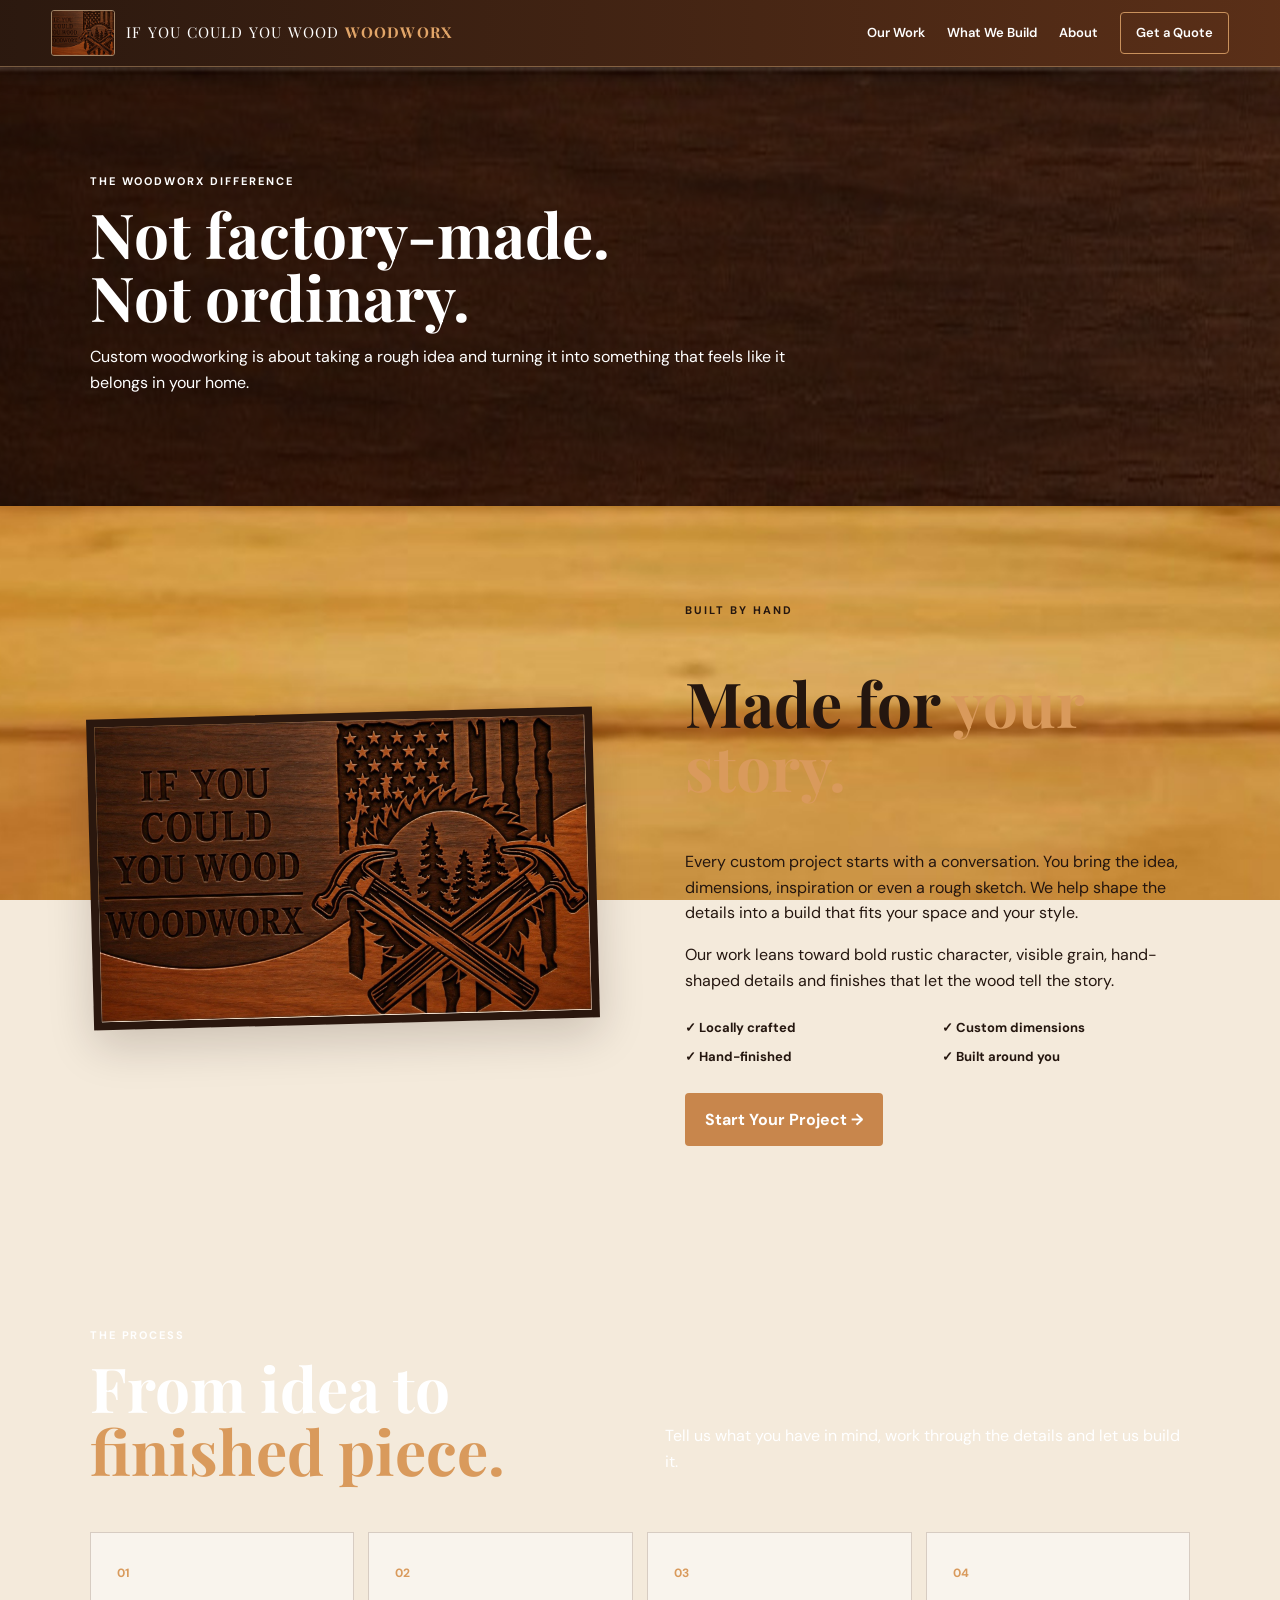
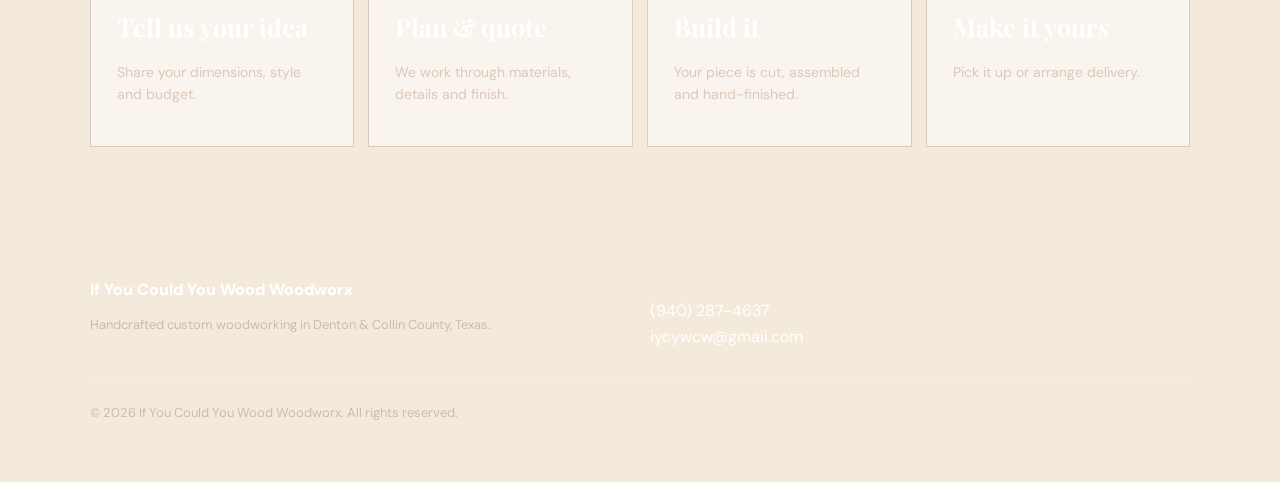
==== about.html @ dcad78be "Update Woodworx website design" ====
<!doctype html><html lang="en"><head><meta charset="utf-8"><meta name="viewport" content="width=device-width,initial-scale=1"><title>About | If You Could You Wood Woodworx</title><link rel="stylesheet" href="style.css"></head><body><header class="site-header"><a class="brand" href="index.html"><img src="images/photo-27.jpg" class="brand-logo" alt="Woodworx logo"><span class="brand-name">IF YOU COULD YOU WOOD <b>WOODWORX</b></span></a><button class="menu">☰</button><nav><a href="work.html">Our Work</a><a href="services.html">What We Build</a><a href="about.html">About</a><a class="nav-cta" href="quote.html">Get a Quote</a></nav></header><section class="page-hero"><p class="eyebrow">THE WOODWORX DIFFERENCE</p><h1>Not factory-made.<br><span>Not ordinary.</span></h1><p>Custom woodworking is about taking a rough idea and turning it into something that feels like it belongs in your home.</p></section><main class="split section wood-light"><div class="about-photo"><img src="images/photo-27.jpg" alt="If You Could You Wood Woodworx handcrafted sign"></div><div class="about-copy"><p class="eyebrow">BUILT BY HAND</p><h2>Made for <span>your story.</span></h2><p>Every custom project starts with a conversation. You bring the idea, dimensions, inspiration or even a rough sketch. We help shape the details into a build that fits your space and your style.</p><p>Our work leans toward bold rustic character, visible grain, hand-shaped details and finishes that let the wood tell the story.</p><div class="about-points"><span>✓ Locally crafted</span><span>✓ Custom dimensions</span><span>✓ Hand-finished</span><span>✓ Built around you</span></div><a class="button primary" href="quote.html">Start Your Project →</a></div></main><section class="section wood-dark"><div class="section-head light"><div><p class="eyebrow">THE PROCESS</p><h2>From idea to<br><span>finished piece.</span></h2></div><p>Tell us what you have in mind, work through the details and let us build it.</p></div><div class="steps"><div><strong>01</strong><h3>Tell us your idea</h3><p>Share your dimensions, style and budget.</p></div><div><strong>02</strong><h3>Plan &amp; quote</h3><p>We work through materials, details and finish.</p></div><div><strong>03</strong><h3>Build it</h3><p>Your piece is cut, assembled and hand-finished.</p></div><div><strong>04</strong><h3>Make it yours</h3><p>Pick it up or arrange delivery.</p></div></div></section><footer class="footer wood-dark"><div><strong>If You Could You Wood <b>Woodworx</b></strong><p>Handcrafted custom woodworking in Denton &amp; Collin County, Texas.</p></div><div><a href="tel:+19402874637">(940) 287-4637</a><br><a href="mailto:iycywcw@gmail.com">iycywcw@gmail.com</a></div><p class="copyright">© <span id="year"></span> If You Could You Wood Woodworx. All rights reserved.</p></footer><script src="script.js"></script></body></html>
---- style.css ----
@import url('https://fonts.googleapis.com/css2?family=DM+Sans:wght@400;500;600;700&family=Playfair+Display:wght@500;600;700;800&display=swap');
:root{--ink:#24160f;--cream:#f4eadb;--tan:#d7b58e;--gold:#c88749;--dark:#1b100b;--line:rgba(255,255,255,.16);--shadow:0 16px 45px rgba(25,12,5,.18)}
*{box-sizing:border-box}html{scroll-behavior:smooth}body{margin:0;color:var(--ink);background:var(--cream);font-family:'DM Sans',sans-serif;line-height:1.6}a{color:inherit;text-decoration:none}img{max-width:100%;display:block}button,input,textarea{font:inherit}.site-header{position:sticky;top:0;z-index:50;display:flex;align-items:center;justify-content:space-between;gap:24px;padding:10px 4vw;background:linear-gradient(90deg,rgba(39,20,10,.98),rgba(87,43,19,.98));border-bottom:1px solid rgba(216,173,124,.45);box-shadow:0 6px 22px rgba(0,0,0,.2)}.brand{display:flex;align-items:center;gap:11px;color:#fff;min-width:0}.brand-logo{width:64px;height:46px;object-fit:cover;border:1px solid rgba(255,220,175,.55);border-radius:3px}.brand-name{font-family:'Playfair Display',serif;font-size:15px;line-height:1.05;letter-spacing:.08em;white-space:nowrap}.brand-name b{color:#e2a568}nav{display:flex;align-items:center;gap:22px;color:#fff;font-weight:600;font-size:13px}nav a:hover{color:#e4ad76}.nav-cta{border:1px solid #c9915c;border-radius:4px;padding:10px 15px}.menu{display:none;background:none;border:0;color:#fff;font-size:26px}.hero{min-height:650px;position:relative;display:grid;grid-template-columns:1.1fr .9fr;align-items:center;gap:5vw;padding:80px 7vw;background:url('images/logo-wood-texture.jpg') center/cover}.hero:after{content:'';position:absolute;inset:0;background:linear-gradient(90deg,rgba(27,13,7,.8),rgba(27,13,7,.42));pointer-events:none}.hero>*{position:relative;z-index:1}.hero-copy{color:#fff;max-width:680px}.eyebrow,.hero-kicker{font-size:11px;letter-spacing:.18em;font-weight:700;text-transform:uppercase}.hero-kicker{color:#e1a66e;margin-bottom:18px}.hero h1{font-family:'Playfair Display',serif;font-size:clamp(48px,7vw,86px);line-height:.98;margin:0 0 24px}.hero h1 span,h2 span{color:#d99a5c}.lead{font-size:18px;max-width:640px;color:#f6e9da}.hero-buttons{display:flex;gap:12px;flex-wrap:wrap;margin:30px 0}.button{display:inline-block;padding:13px 19px;border-radius:4px;font-weight:700;border:1px solid transparent;cursor:pointer}.button.primary{background:#c8864c;color:#fff}.button.primary:hover{background:#db9c60}.button.glass{border-color:rgba(255,255,255,.45);color:#fff;background:rgba(255,255,255,.07)}.button.secondary{background:var(--ink);color:#fff}.hero-stamp{display:flex;align-items:center;gap:10px}.hero-stamp strong{font-family:'Playfair Display';font-size:28px;color:#e1a66e}.hero-stamp span{font-size:12px;color:#f0dfcf}.hero-brand-board{justify-self:end;width:min(100%,520px);transform:rotate(2deg);box-shadow:var(--shadow)}.hero-brand-board img{border:8px solid #2a170e}.wood-strip{display:grid;grid-template-columns:repeat(4,1fr);background:#26140c;color:#fff;border-top:1px solid #9b663e;border-bottom:1px solid #9b663e}.wood-strip div{padding:22px 25px;border-right:1px solid var(--line)}.wood-strip strong{display:block;color:#d7985b;font-size:12px}.wood-strip span{font-weight:600;font-size:13px}.section{padding:85px 7vw}.section-head{display:grid;grid-template-columns:1fr 1fr;gap:50px;align-items:end;margin-bottom:42px}.section-head h2,.page-hero h1{font-family:'Playfair Display',serif;font-size:clamp(38px,5vw,62px);line-height:1.02;margin:8px 0}.section-head>p{max-width:540px}.light{color:#fff}.wood-light{background:url('images/light-pine-texture.jpg') center/cover fixed}.wood-dark{color:#fff;background:url('images/charred-wood-texture.jpg') center/cover fixed}.wood-reclaimed{background:url('images/reclaimed-wood-texture.jpg') center/cover fixed}.gallery{display:grid;grid-template-columns:repeat(4,1fr);gap:14px}.gallery figure{margin:0;position:relative;overflow:hidden;min-height:260px;background:#2a190f;box-shadow:0 8px 20px rgba(31,15,6,.14);cursor:pointer}.gallery figure.feature{grid-column:span 2;grid-row:span 2}.gallery img{width:100%;height:100%;object-fit:cover;transition:transform .4s}.gallery figure:hover img{transform:scale(1.04)}.gallery figcaption{position:absolute;left:0;right:0;bottom:0;padding:34px 15px 14px;color:#fff;background:linear-gradient(transparent,rgba(0,0,0,.78))}.gallery figcaption b,.gallery figcaption small{display:block}.gallery figcaption b{font-family:'Playfair Display';font-size:18px}.gallery figcaption small{font-size:11px}.portfolio-more{text-align:center;margin-top:32px}.cards{display:grid;grid-template-columns:repeat(4,1fr);gap:1px;background:rgba(255,255,255,.16)}.cards article{padding:30px 24px;min-height:260px;background:rgba(25,13,8,.78);border:1px solid rgba(255,255,255,.05)}.cards article>span,.steps strong{color:#d99a5c;font-size:12px;font-weight:700}.cards h3,.steps h3{font-family:'Playfair Display';font-size:25px;margin:22px 0 10px}.cards p,.steps p{color:#dbc9b9;font-size:14px}.cards a{color:#e1a66e;font-weight:700;font-size:13px}.steps{display:grid;grid-template-columns:repeat(4,1fr);gap:14px}.steps>div{padding:26px;background:rgba(255,255,255,.5);border:1px solid rgba(80,45,24,.2)}.split{display:grid;grid-template-columns:1fr 1fr;gap:7vw;align-items:center}.about-photo{box-shadow:var(--shadow);transform:rotate(-1.5deg)}.about-photo img{border:8px solid #2a170e}.about-copy h2{font-family:'Playfair Display';font-size:clamp(38px,5vw,62px);line-height:1.02}.about-points{display:grid;grid-template-columns:1fr 1fr;gap:8px;margin:25px 0;font-weight:700;font-size:13px}.text-link{font-weight:800;color:#9b5d2b}.quote{display:grid;grid-template-columns:1fr 1fr;gap:50px;color:#fff}.quote-panel h2{font-family:'Playfair Display';font-size:clamp(40px,5vw,62px);line-height:1.02}.contact-chips{display:flex;flex-wrap:wrap;gap:10px}.contact-chips a{border:1px solid rgba(255,255,255,.25);padding:10px 13px;border-radius:4px}.quote form{background:rgba(30,15,8,.78);padding:26px;border:1px solid rgba(255,255,255,.16)}label{display:block;font-size:12px;font-weight:700;margin-bottom:16px}input,textarea{width:100%;margin-top:7px;padding:12px;border:1px solid #6d4830;background:#26150d;color:#fff;border-radius:3px}textarea{min-height:140px;resize:vertical}form small{display:block;margin-top:12px;color:#d6c3b1}.footer{padding:45px 7vw;display:grid;grid-template-columns:1fr 1fr;gap:20px;align-items:end;color:#fff}.footer p{color:#cdbbab;font-size:13px}.copyright{grid-column:1/-1;border-top:1px solid var(--line);padding-top:20px}.page-hero{padding:95px 7vw;color:#fff;background:url('images/logo-wood-texture.jpg') center/cover;position:relative}.page-hero:after{content:'';position:absolute;inset:0;background:rgba(28,13,7,.62)}.page-hero>*{position:relative;z-index:1}.page-hero p{max-width:700px}.work-gallery{display:grid;grid-template-columns:repeat(4,1fr);gap:15px}.work-card{background:#fff;border:1px solid rgba(61,33,16,.15);box-shadow:0 8px 24px rgba(40,20,7,.12);cursor:pointer}.work-card img{width:100%;height:240px;object-fit:cover}.work-card div{padding:13px}.work-card h3{font-family:'Playfair Display';margin:0 0 3px;font-size:19px}.work-card p{margin:0;font-size:12px;color:#745d4b}.filters{display:flex;gap:8px;flex-wrap:wrap;margin:0 0 28px}.filter{border:1px solid #8d6446;background:transparent;padding:9px 13px;border-radius:3px;cursor:pointer}.filter.active,.filter:hover{background:#2b170d;color:#fff}.service-grid{display:grid;grid-template-columns:repeat(2,1fr);gap:18px}.service-box{padding:35px;background:rgba(255,255,255,.65);border:1px solid rgba(73,42,21,.2)}.service-box h2{font-family:'Playfair Display';margin-top:0}.service-box a{color:#9a5a2b;font-weight:700}.quote-page{max-width:900px;margin:auto}.modal{position:fixed;inset:0;background:rgba(0,0,0,.9);z-index:100;display:none;align-items:center;justify-content:center;padding:25px}.modal.open{display:flex}.modal img{max-height:90vh;max-width:92vw;object-fit:contain}.modal-close{position:absolute;top:15px;right:20px;background:none;border:0;color:#fff;font-size:40px;cursor:pointer}.modal-caption{position:absolute;bottom:18px;left:20px;right:20px;text-align:center;color:#fff;font-weight:700}.back-top{position:fixed;right:16px;bottom:16px;background:#2a170d;color:#fff;padding:10px 13px;border-radius:4px;z-index:40;display:none}.back-top.show{display:block}@media(max-width:850px){.site-header{padding:8px 4vw}.brand-name{font-size:11px}.brand-logo{width:55px;height:40px}nav{display:none;position:absolute;top:100%;left:0;right:0;background:#24130b;flex-direction:column;align-items:stretch;padding:10px 5vw;gap:0}nav.open{display:flex}nav a{padding:13px 0;border-bottom:1px solid var(--line)}.menu{display:block}.hero{grid-template-columns:1fr;padding:70px 7vw}.hero-brand-board{justify-self:center;max-width:430px}.section-head,.split,.quote{grid-template-columns:1fr;gap:20px}.gallery{grid-template-columns:repeat(2,1fr)}.gallery figure.feature{grid-column:span 2}.cards,.steps,.work-gallery{grid-template-columns:repeat(2,1fr)}.wood-strip{grid-template-columns:repeat(2,1fr)}.footer{grid-template-columns:1fr}}@media(max-width:520px){.hero{min-height:auto}.hero h1{font-size:48px}.gallery,.cards,.steps,.work-gallery,.service-grid{grid-template-columns:1fr}.gallery figure.feature{grid-column:span 1;grid-row:span 1}.gallery figure{min-height:250px}.wood-strip{grid-template-columns:1fr}.wood-strip div{border-right:0;border-bottom:1px solid var(--line)}.work-card img{height:280px}.section{padding:65px 5vw}}
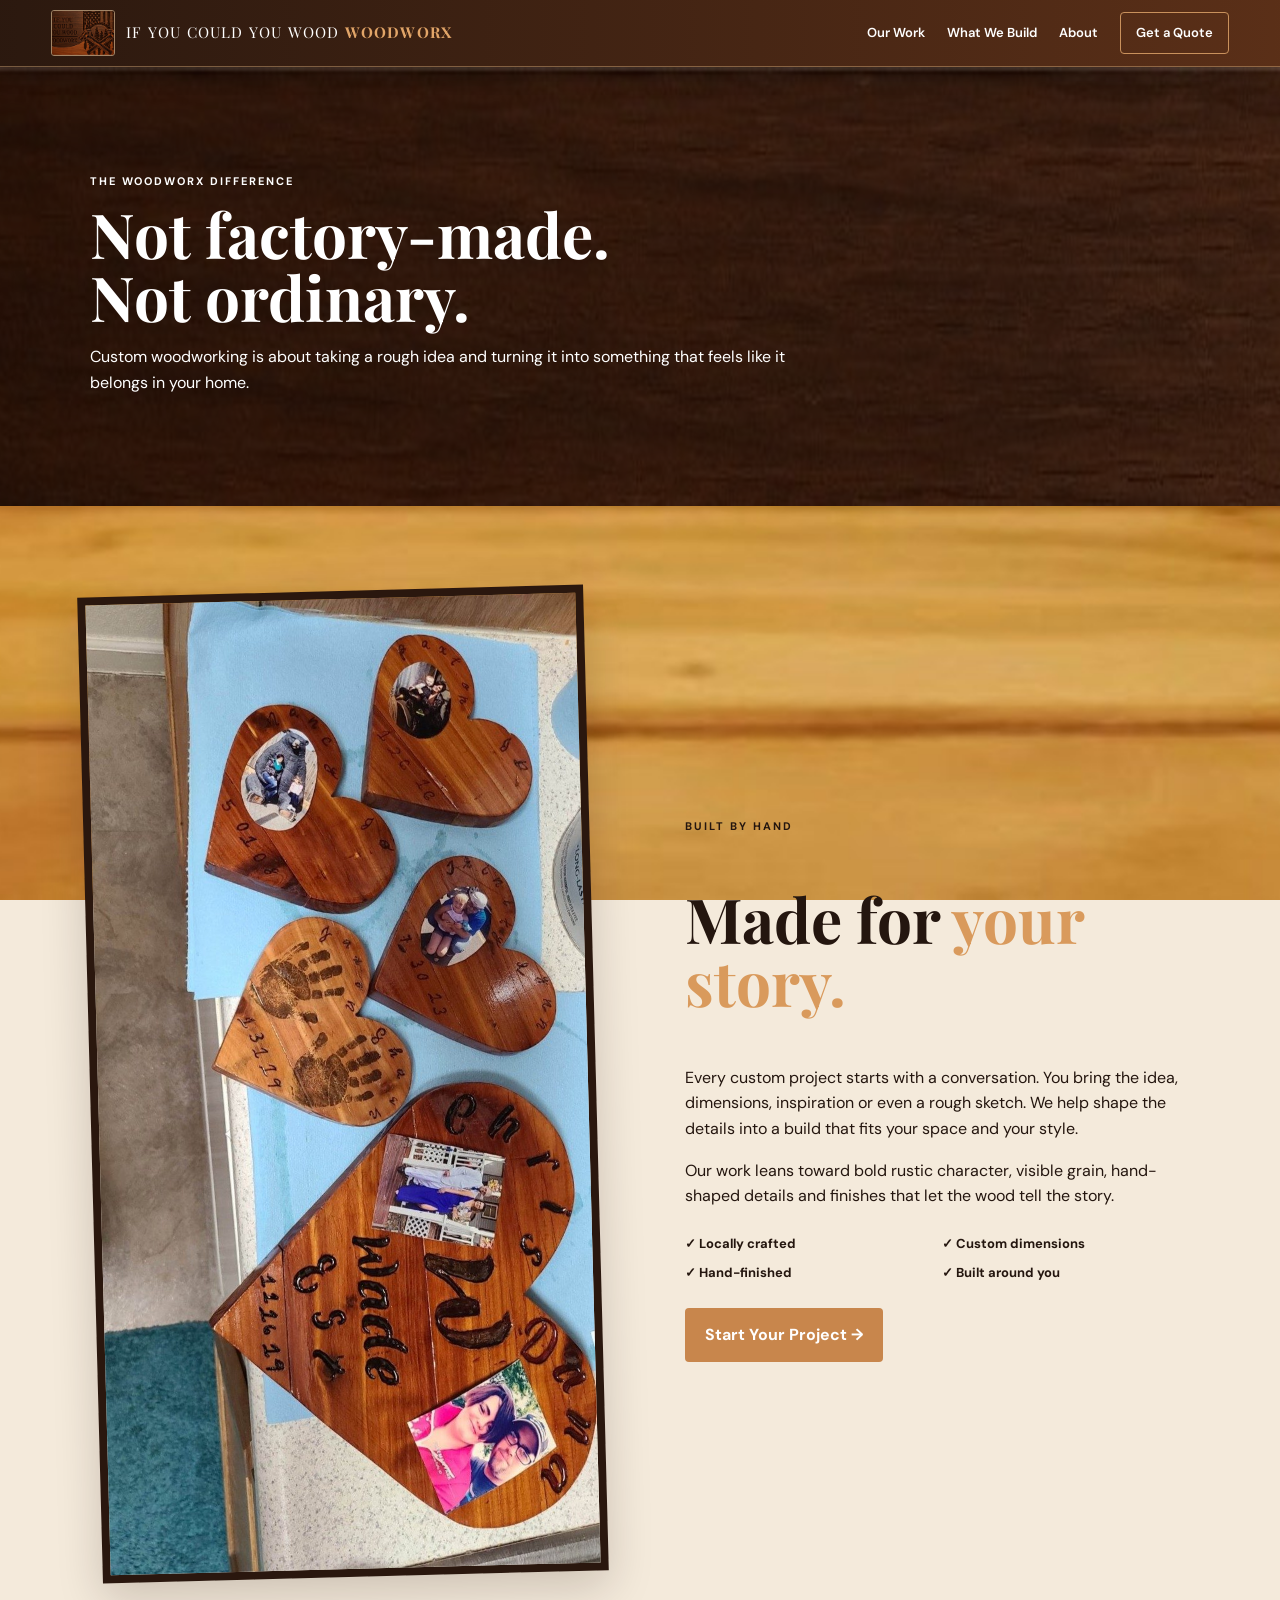
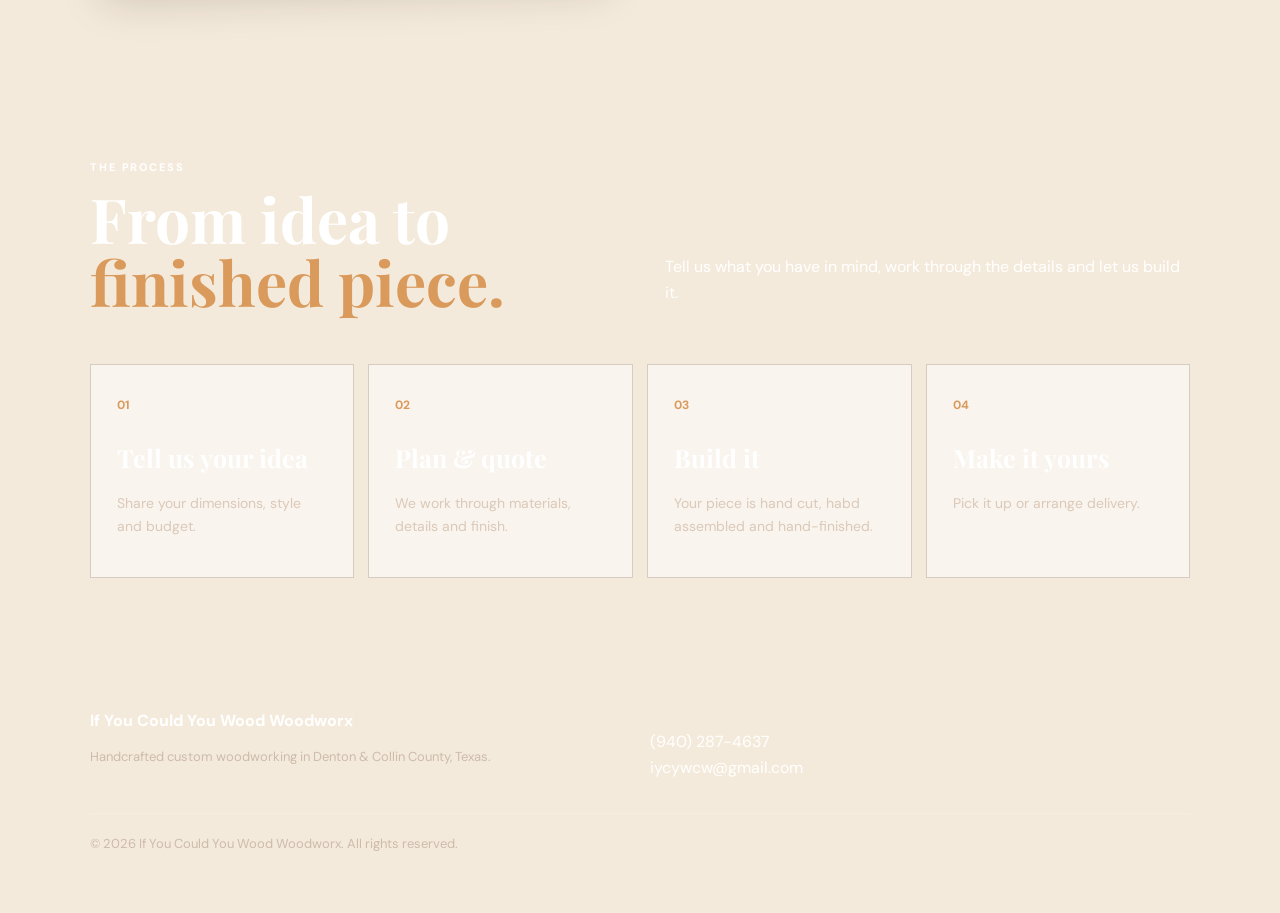
==== commit 6a4ea140: "Update about.html" ====
--- a/about.html
+++ b/about.html
@@ -1 +1 @@
-<!doctype html><html lang="en"><head><meta charset="utf-8"><meta name="viewport" content="width=device-width,initial-scale=1"><title>About | If You Could You Wood Woodworx</title><link rel="stylesheet" href="style.css"></head><body><header class="site-header"><a class="brand" href="index.html"><img src="images/photo-27.jpg" class="brand-logo" alt="Woodworx logo"><span class="brand-name">IF YOU COULD YOU WOOD <b>WOODWORX</b></span></a><button class="menu">☰</button><nav><a href="work.html">Our Work</a><a href="services.html">What We Build</a><a href="about.html">About</a><a class="nav-cta" href="quote.html">Get a Quote</a></nav></header><section class="page-hero"><p class="eyebrow">THE WOODWORX DIFFERENCE</p><h1>Not factory-made.<br><span>Not ordinary.</span></h1><p>Custom woodworking is about taking a rough idea and turning it into something that feels like it belongs in your home.</p></section><main class="split section wood-light"><div class="about-photo"><img src="images/photo-27.jpg" alt="If You Could You Wood Woodworx handcrafted sign"></div><div class="about-copy"><p class="eyebrow">BUILT BY HAND</p><h2>Made for <span>your story.</span></h2><p>Every custom project starts with a conversation. You bring the idea, dimensions, inspiration or even a rough sketch. We help shape the details into a build that fits your space and your style.</p><p>Our work leans toward bold rustic character, visible grain, hand-shaped details and finishes that let the wood tell the story.</p><div class="about-points"><span>✓ Locally crafted</span><span>✓ Custom dimensions</span><span>✓ Hand-finished</span><span>✓ Built around you</span></div><a class="button primary" href="quote.html">Start Your Project →</a></div></main><section class="section wood-dark"><div class="section-head light"><div><p class="eyebrow">THE PROCESS</p><h2>From idea to<br><span>finished piece.</span></h2></div><p>Tell us what you have in mind, work through the details and let us build it.</p></div><div class="steps"><div><strong>01</strong><h3>Tell us your idea</h3><p>Share your dimensions, style and budget.</p></div><div><strong>02</strong><h3>Plan &amp; quote</h3><p>We work through materials, details and finish.</p></div><div><strong>03</strong><h3>Build it</h3><p>Your piece is cut, assembled and hand-finished.</p></div><div><strong>04</strong><h3>Make it yours</h3><p>Pick it up or arrange delivery.</p></div></div></section><footer class="footer wood-dark"><div><strong>If You Could You Wood <b>Woodworx</b></strong><p>Handcrafted custom woodworking in Denton &amp; Collin County, Texas.</p></div><div><a href="tel:+19402874637">(940) 287-4637</a><br><a href="mailto:iycywcw@gmail.com">iycywcw@gmail.com</a></div><p class="copyright">© <span id="year"></span> If You Could You Wood Woodworx. All rights reserved.</p></footer><script src="script.js"></script></body></html>
+<!doctype html><html lang="en"><head><meta charset="utf-8"><meta name="viewport" content="width=device-width,initial-scale=1"><title>About | If You Could You Wood Woodworx</title><link rel="stylesheet" href="style.css"></head><body><header class="site-header"><a class="brand" href="index.html"><img src="images/photo-27.jpg" class="brand-logo" alt="Woodworx logo"><span class="brand-name">IF YOU COULD YOU WOOD <b>WOODWORX</b></span></a><button class="menu">☰</button><nav><a href="work.html">Our Work</a><a href="services.html">What We Build</a><a href="about.html">About</a><a class="nav-cta" href="quote.html">Get a Quote</a></nav></header><section class="page-hero"><p class="eyebrow">THE WOODWORX DIFFERENCE</p><h1>Not factory-made.<br><span>Not ordinary.</span></h1><p>Custom woodworking is about taking a rough idea and turning it into something that feels like it belongs in your home.</p></section><main class="split section wood-light"><div class="about-photo"><img src="images/photo-35.jpg" alt="If You Could You Wood Woodworx handcrafted sign"></div><div class="about-copy"><p class="eyebrow">BUILT BY HAND</p><h2>Made for <span>your story.</span></h2><p>Every custom project starts with a conversation. You bring the idea, dimensions, inspiration or even a rough sketch. We help shape the details into a build that fits your space and your style.</p><p>Our work leans toward bold rustic character, visible grain, hand-shaped details and finishes that let the wood tell the story.</p><div class="about-points"><span>✓ Locally crafted</span><span>✓ Custom dimensions</span><span>✓ Hand-finished</span><span>✓ Built around you</span></div><a class="button primary" href="quote.html">Start Your Project →</a></div></main><section class="section wood-dark"><div class="section-head light"><div><p class="eyebrow">THE PROCESS</p><h2>From idea to<br><span>finished piece.</span></h2></div><p>Tell us what you have in mind, work through the details and let us build it.</p></div><div class="steps"><div><strong>01</strong><h3>Tell us your idea</h3><p>Share your dimensions, style and budget.</p></div><div><strong>02</strong><h3>Plan &amp; quote</h3><p>We work through materials, details and finish.</p></div><div><strong>03</strong><h3>Build it</h3><p>Your piece is hand cut, habd assembled and hand-finished.</p></div><div><strong>04</strong><h3>Make it yours</h3><p>Pick it up or arrange delivery.</p></div></div></section><footer class="footer wood-dark"><div><strong>If You Could You Wood <b>Woodworx</b></strong><p>Handcrafted custom woodworking in Denton &amp; Collin County, Texas.</p></div><div><a href="tel:+19402874637">(940) 287-4637</a><br><a href="mailto:iycywcw@gmail.com">iycywcw@gmail.com</a></div><p class="copyright">© <span id="year"></span> If You Could You Wood Woodworx. All rights reserved.</p></footer><script src="script.js"></script></body></html>
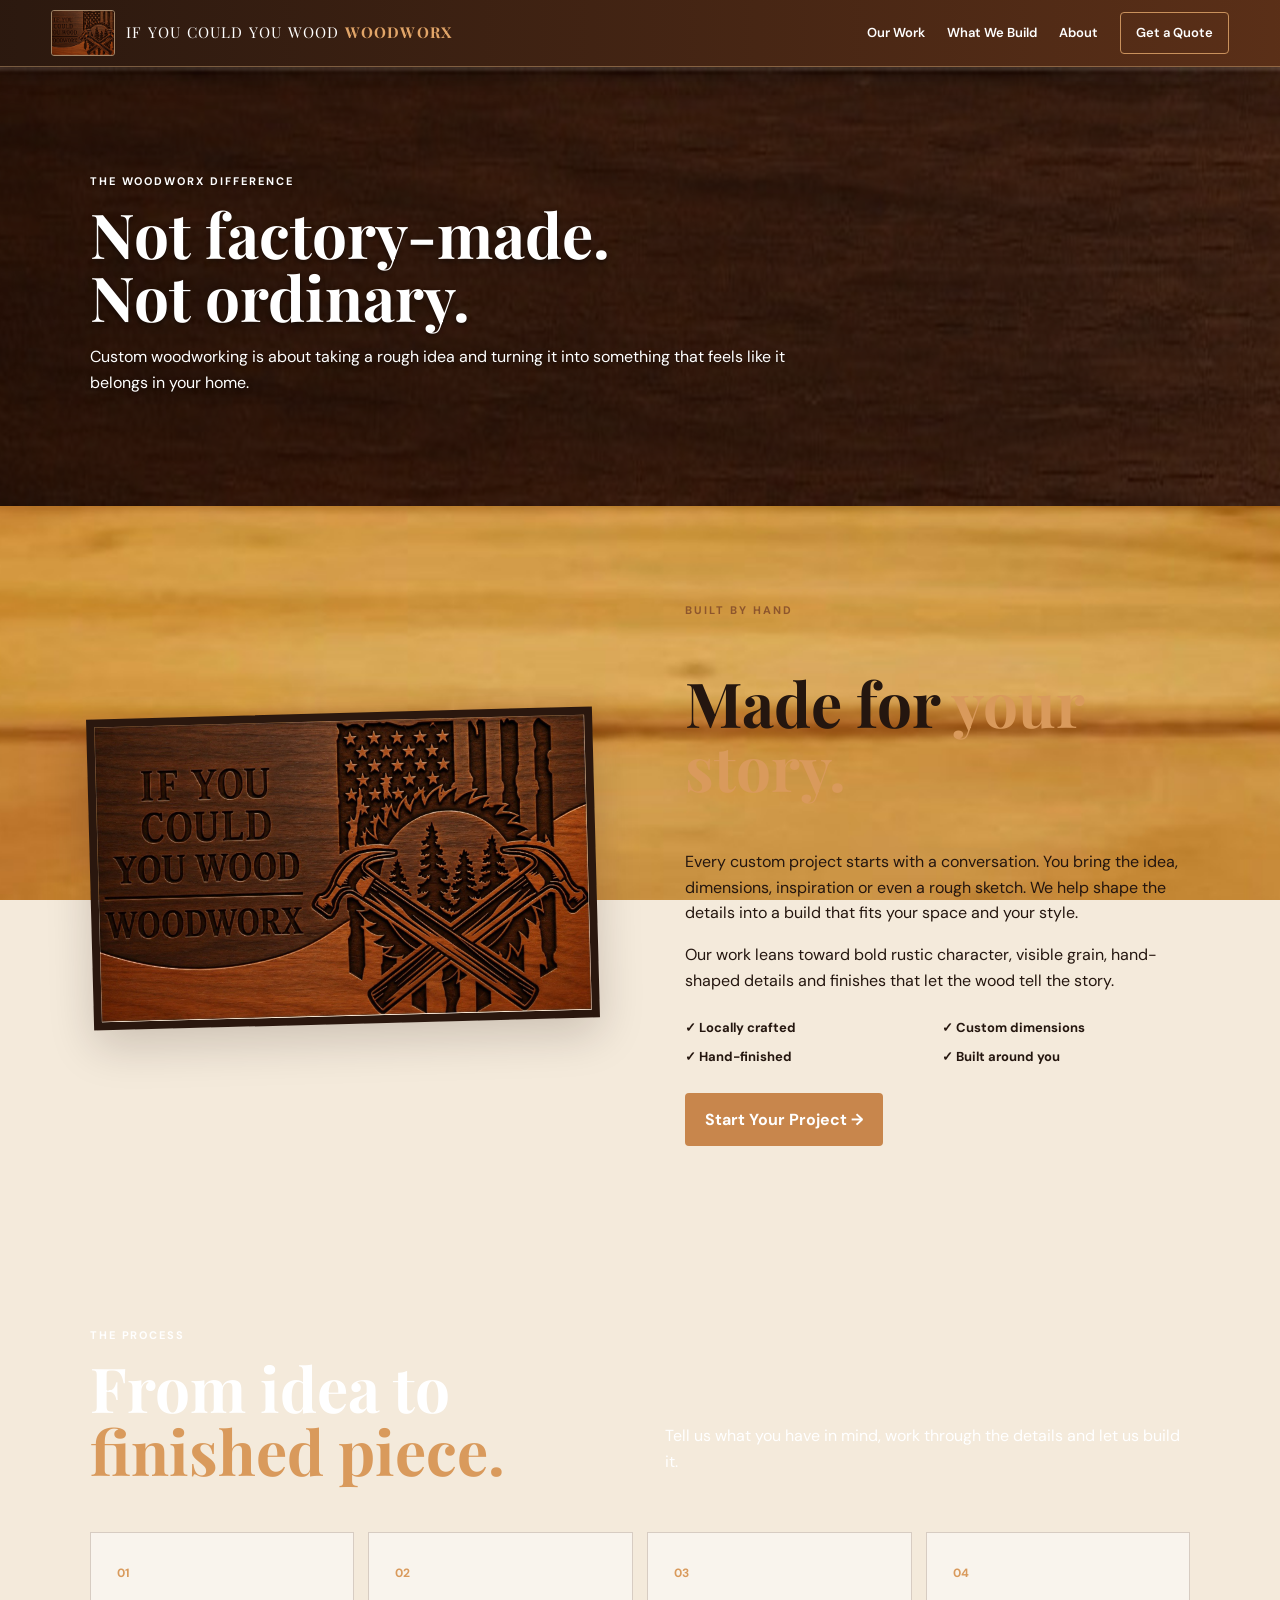
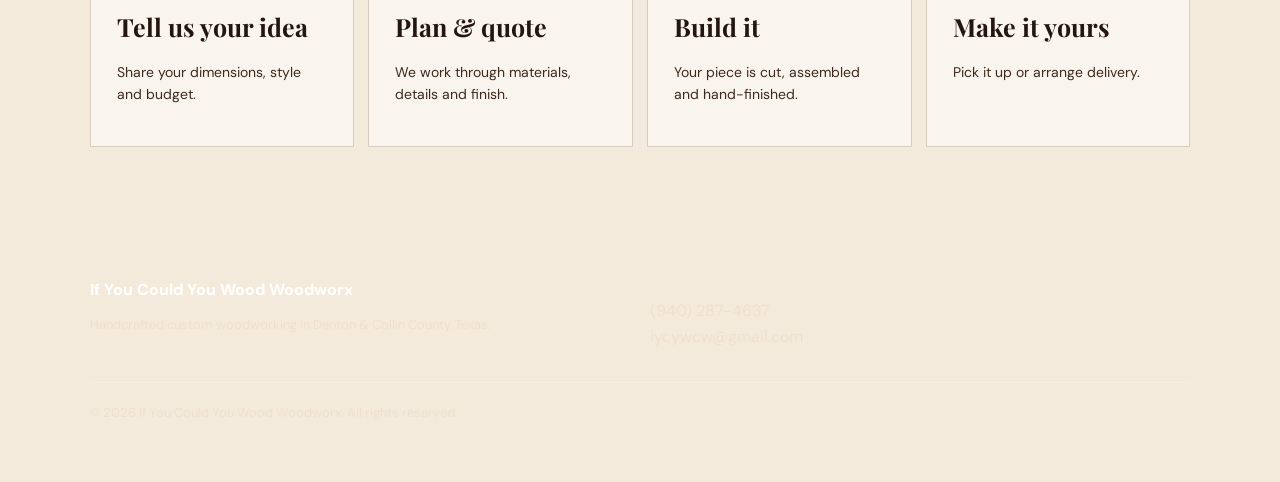
==== commit 4009cc80: "Update Woodworx website design" ====
--- a/about.html
+++ b/about.html
@@ -1 +1 @@
-<!doctype html><html lang="en"><head><meta charset="utf-8"><meta name="viewport" content="width=device-width,initial-scale=1"><title>About | If You Could You Wood Woodworx</title><link rel="stylesheet" href="style.css"></head><body><header class="site-header"><a class="brand" href="index.html"><img src="images/photo-27.jpg" class="brand-logo" alt="Woodworx logo"><span class="brand-name">IF YOU COULD YOU WOOD <b>WOODWORX</b></span></a><button class="menu">☰</button><nav><a href="work.html">Our Work</a><a href="services.html">What We Build</a><a href="about.html">About</a><a class="nav-cta" href="quote.html">Get a Quote</a></nav></header><section class="page-hero"><p class="eyebrow">THE WOODWORX DIFFERENCE</p><h1>Not factory-made.<br><span>Not ordinary.</span></h1><p>Custom woodworking is about taking a rough idea and turning it into something that feels like it belongs in your home.</p></section><main class="split section wood-light"><div class="about-photo"><img src="images/photo-35.jpg" alt="If You Could You Wood Woodworx handcrafted sign"></div><div class="about-copy"><p class="eyebrow">BUILT BY HAND</p><h2>Made for <span>your story.</span></h2><p>Every custom project starts with a conversation. You bring the idea, dimensions, inspiration or even a rough sketch. We help shape the details into a build that fits your space and your style.</p><p>Our work leans toward bold rustic character, visible grain, hand-shaped details and finishes that let the wood tell the story.</p><div class="about-points"><span>✓ Locally crafted</span><span>✓ Custom dimensions</span><span>✓ Hand-finished</span><span>✓ Built around you</span></div><a class="button primary" href="quote.html">Start Your Project →</a></div></main><section class="section wood-dark"><div class="section-head light"><div><p class="eyebrow">THE PROCESS</p><h2>From idea to<br><span>finished piece.</span></h2></div><p>Tell us what you have in mind, work through the details and let us build it.</p></div><div class="steps"><div><strong>01</strong><h3>Tell us your idea</h3><p>Share your dimensions, style and budget.</p></div><div><strong>02</strong><h3>Plan &amp; quote</h3><p>We work through materials, details and finish.</p></div><div><strong>03</strong><h3>Build it</h3><p>Your piece is hand cut, habd assembled and hand-finished.</p></div><div><strong>04</strong><h3>Make it yours</h3><p>Pick it up or arrange delivery.</p></div></div></section><footer class="footer wood-dark"><div><strong>If You Could You Wood <b>Woodworx</b></strong><p>Handcrafted custom woodworking in Denton &amp; Collin County, Texas.</p></div><div><a href="tel:+19402874637">(940) 287-4637</a><br><a href="mailto:iycywcw@gmail.com">iycywcw@gmail.com</a></div><p class="copyright">© <span id="year"></span> If You Could You Wood Woodworx. All rights reserved.</p></footer><script src="script.js"></script></body></html>
+<!doctype html><html lang="en"><head><meta charset="utf-8"><meta name="viewport" content="width=device-width,initial-scale=1"><title>About | If You Could You Wood Woodworx</title><link rel="stylesheet" href="style.css"></head><body><header class="site-header"><a class="brand" href="index.html"><img src="images/photo-27.jpg" class="brand-logo" alt="Woodworx logo"><span class="brand-name">IF YOU COULD YOU WOOD <b>WOODWORX</b></span></a><button class="menu">☰</button><nav><a href="work.html">Our Work</a><a href="services.html">What We Build</a><a href="about.html">About</a><a class="nav-cta" href="quote.html">Get a Quote</a></nav></header><section class="page-hero"><p class="eyebrow">THE WOODWORX DIFFERENCE</p><h1>Not factory-made.<br><span>Not ordinary.</span></h1><p>Custom woodworking is about taking a rough idea and turning it into something that feels like it belongs in your home.</p></section><main class="split section wood-light"><div class="about-photo"><img src="images/photo-27.jpg" alt="If You Could You Wood Woodworx handcrafted sign"></div><div class="about-copy"><p class="eyebrow">BUILT BY HAND</p><h2>Made for <span>your story.</span></h2><p>Every custom project starts with a conversation. You bring the idea, dimensions, inspiration or even a rough sketch. We help shape the details into a build that fits your space and your style.</p><p>Our work leans toward bold rustic character, visible grain, hand-shaped details and finishes that let the wood tell the story.</p><div class="about-points"><span>✓ Locally crafted</span><span>✓ Custom dimensions</span><span>✓ Hand-finished</span><span>✓ Built around you</span></div><a class="button primary" href="quote.html">Start Your Project →</a></div></main><section class="section wood-dark"><div class="section-head light"><div><p class="eyebrow">THE PROCESS</p><h2>From idea to<br><span>finished piece.</span></h2></div><p>Tell us what you have in mind, work through the details and let us build it.</p></div><div class="steps"><div><strong>01</strong><h3>Tell us your idea</h3><p>Share your dimensions, style and budget.</p></div><div><strong>02</strong><h3>Plan &amp; quote</h3><p>We work through materials, details and finish.</p></div><div><strong>03</strong><h3>Build it</h3><p>Your piece is cut, assembled and hand-finished.</p></div><div><strong>04</strong><h3>Make it yours</h3><p>Pick it up or arrange delivery.</p></div></div></section><footer class="footer wood-dark"><div><strong>If You Could You Wood <b>Woodworx</b></strong><p>Handcrafted custom woodworking in Denton &amp; Collin County, Texas.</p></div><div><a href="tel:+19402874637">(940) 287-4637</a><br><a href="mailto:iycywcw@gmail.com">iycywcw@gmail.com</a></div><p class="copyright">© <span id="year"></span> If You Could You Wood Woodworx. All rights reserved.</p></footer><script src="script.js"></script></body></html>
--- a/style.css
+++ b/style.css
@@ -1,3 +1,21 @@
 @import url('https://fonts.googleapis.com/css2?family=DM+Sans:wght@400;500;600;700&family=Playfair+Display:wght@500;600;700;800&display=swap');
 :root{--ink:#24160f;--cream:#f4eadb;--tan:#d7b58e;--gold:#c88749;--dark:#1b100b;--line:rgba(255,255,255,.16);--shadow:0 16px 45px rgba(25,12,5,.18)}
 *{box-sizing:border-box}html{scroll-behavior:smooth}body{margin:0;color:var(--ink);background:var(--cream);font-family:'DM Sans',sans-serif;line-height:1.6}a{color:inherit;text-decoration:none}img{max-width:100%;display:block}button,input,textarea{font:inherit}.site-header{position:sticky;top:0;z-index:50;display:flex;align-items:center;justify-content:space-between;gap:24px;padding:10px 4vw;background:linear-gradient(90deg,rgba(39,20,10,.98),rgba(87,43,19,.98));border-bottom:1px solid rgba(216,173,124,.45);box-shadow:0 6px 22px rgba(0,0,0,.2)}.brand{display:flex;align-items:center;gap:11px;color:#fff;min-width:0}.brand-logo{width:64px;height:46px;object-fit:cover;border:1px solid rgba(255,220,175,.55);border-radius:3px}.brand-name{font-family:'Playfair Display',serif;font-size:15px;line-height:1.05;letter-spacing:.08em;white-space:nowrap}.brand-name b{color:#e2a568}nav{display:flex;align-items:center;gap:22px;color:#fff;font-weight:600;font-size:13px}nav a:hover{color:#e4ad76}.nav-cta{border:1px solid #c9915c;border-radius:4px;padding:10px 15px}.menu{display:none;background:none;border:0;color:#fff;font-size:26px}.hero{min-height:650px;position:relative;display:grid;grid-template-columns:1.1fr .9fr;align-items:center;gap:5vw;padding:80px 7vw;background:url('images/logo-wood-texture.jpg') center/cover}.hero:after{content:'';position:absolute;inset:0;background:linear-gradient(90deg,rgba(27,13,7,.8),rgba(27,13,7,.42));pointer-events:none}.hero>*{position:relative;z-index:1}.hero-copy{color:#fff;max-width:680px}.eyebrow,.hero-kicker{font-size:11px;letter-spacing:.18em;font-weight:700;text-transform:uppercase}.hero-kicker{color:#e1a66e;margin-bottom:18px}.hero h1{font-family:'Playfair Display',serif;font-size:clamp(48px,7vw,86px);line-height:.98;margin:0 0 24px}.hero h1 span,h2 span{color:#d99a5c}.lead{font-size:18px;max-width:640px;color:#f6e9da}.hero-buttons{display:flex;gap:12px;flex-wrap:wrap;margin:30px 0}.button{display:inline-block;padding:13px 19px;border-radius:4px;font-weight:700;border:1px solid transparent;cursor:pointer}.button.primary{background:#c8864c;color:#fff}.button.primary:hover{background:#db9c60}.button.glass{border-color:rgba(255,255,255,.45);color:#fff;background:rgba(255,255,255,.07)}.button.secondary{background:var(--ink);color:#fff}.hero-stamp{display:flex;align-items:center;gap:10px}.hero-stamp strong{font-family:'Playfair Display';font-size:28px;color:#e1a66e}.hero-stamp span{font-size:12px;color:#f0dfcf}.hero-brand-board{justify-self:end;width:min(100%,520px);transform:rotate(2deg);box-shadow:var(--shadow)}.hero-brand-board img{border:8px solid #2a170e}.wood-strip{display:grid;grid-template-columns:repeat(4,1fr);background:#26140c;color:#fff;border-top:1px solid #9b663e;border-bottom:1px solid #9b663e}.wood-strip div{padding:22px 25px;border-right:1px solid var(--line)}.wood-strip strong{display:block;color:#d7985b;font-size:12px}.wood-strip span{font-weight:600;font-size:13px}.section{padding:85px 7vw}.section-head{display:grid;grid-template-columns:1fr 1fr;gap:50px;align-items:end;margin-bottom:42px}.section-head h2,.page-hero h1{font-family:'Playfair Display',serif;font-size:clamp(38px,5vw,62px);line-height:1.02;margin:8px 0}.section-head>p{max-width:540px}.light{color:#fff}.wood-light{background:url('images/light-pine-texture.jpg') center/cover fixed}.wood-dark{color:#fff;background:url('images/charred-wood-texture.jpg') center/cover fixed}.wood-reclaimed{background:url('images/reclaimed-wood-texture.jpg') center/cover fixed}.gallery{display:grid;grid-template-columns:repeat(4,1fr);gap:14px}.gallery figure{margin:0;position:relative;overflow:hidden;min-height:260px;background:#2a190f;box-shadow:0 8px 20px rgba(31,15,6,.14);cursor:pointer}.gallery figure.feature{grid-column:span 2;grid-row:span 2}.gallery img{width:100%;height:100%;object-fit:cover;transition:transform .4s}.gallery figure:hover img{transform:scale(1.04)}.gallery figcaption{position:absolute;left:0;right:0;bottom:0;padding:34px 15px 14px;color:#fff;background:linear-gradient(transparent,rgba(0,0,0,.78))}.gallery figcaption b,.gallery figcaption small{display:block}.gallery figcaption b{font-family:'Playfair Display';font-size:18px}.gallery figcaption small{font-size:11px}.portfolio-more{text-align:center;margin-top:32px}.cards{display:grid;grid-template-columns:repeat(4,1fr);gap:1px;background:rgba(255,255,255,.16)}.cards article{padding:30px 24px;min-height:260px;background:rgba(25,13,8,.78);border:1px solid rgba(255,255,255,.05)}.cards article>span,.steps strong{color:#d99a5c;font-size:12px;font-weight:700}.cards h3,.steps h3{font-family:'Playfair Display';font-size:25px;margin:22px 0 10px}.cards p,.steps p{color:#dbc9b9;font-size:14px}.cards a{color:#e1a66e;font-weight:700;font-size:13px}.steps{display:grid;grid-template-columns:repeat(4,1fr);gap:14px}.steps>div{padding:26px;background:rgba(255,255,255,.5);border:1px solid rgba(80,45,24,.2)}.split{display:grid;grid-template-columns:1fr 1fr;gap:7vw;align-items:center}.about-photo{box-shadow:var(--shadow);transform:rotate(-1.5deg)}.about-photo img{border:8px solid #2a170e}.about-copy h2{font-family:'Playfair Display';font-size:clamp(38px,5vw,62px);line-height:1.02}.about-points{display:grid;grid-template-columns:1fr 1fr;gap:8px;margin:25px 0;font-weight:700;font-size:13px}.text-link{font-weight:800;color:#9b5d2b}.quote{display:grid;grid-template-columns:1fr 1fr;gap:50px;color:#fff}.quote-panel h2{font-family:'Playfair Display';font-size:clamp(40px,5vw,62px);line-height:1.02}.contact-chips{display:flex;flex-wrap:wrap;gap:10px}.contact-chips a{border:1px solid rgba(255,255,255,.25);padding:10px 13px;border-radius:4px}.quote form{background:rgba(30,15,8,.78);padding:26px;border:1px solid rgba(255,255,255,.16)}label{display:block;font-size:12px;font-weight:700;margin-bottom:16px}input,textarea{width:100%;margin-top:7px;padding:12px;border:1px solid #6d4830;background:#26150d;color:#fff;border-radius:3px}textarea{min-height:140px;resize:vertical}form small{display:block;margin-top:12px;color:#d6c3b1}.footer{padding:45px 7vw;display:grid;grid-template-columns:1fr 1fr;gap:20px;align-items:end;color:#fff}.footer p{color:#cdbbab;font-size:13px}.copyright{grid-column:1/-1;border-top:1px solid var(--line);padding-top:20px}.page-hero{padding:95px 7vw;color:#fff;background:url('images/logo-wood-texture.jpg') center/cover;position:relative}.page-hero:after{content:'';position:absolute;inset:0;background:rgba(28,13,7,.62)}.page-hero>*{position:relative;z-index:1}.page-hero p{max-width:700px}.work-gallery{display:grid;grid-template-columns:repeat(4,1fr);gap:15px}.work-card{background:#fff;border:1px solid rgba(61,33,16,.15);box-shadow:0 8px 24px rgba(40,20,7,.12);cursor:pointer}.work-card img{width:100%;height:240px;object-fit:cover}.work-card div{padding:13px}.work-card h3{font-family:'Playfair Display';margin:0 0 3px;font-size:19px}.work-card p{margin:0;font-size:12px;color:#745d4b}.filters{display:flex;gap:8px;flex-wrap:wrap;margin:0 0 28px}.filter{border:1px solid #8d6446;background:transparent;padding:9px 13px;border-radius:3px;cursor:pointer}.filter.active,.filter:hover{background:#2b170d;color:#fff}.service-grid{display:grid;grid-template-columns:repeat(2,1fr);gap:18px}.service-box{padding:35px;background:rgba(255,255,255,.65);border:1px solid rgba(73,42,21,.2)}.service-box h2{font-family:'Playfair Display';margin-top:0}.service-box a{color:#9a5a2b;font-weight:700}.quote-page{max-width:900px;margin:auto}.modal{position:fixed;inset:0;background:rgba(0,0,0,.9);z-index:100;display:none;align-items:center;justify-content:center;padding:25px}.modal.open{display:flex}.modal img{max-height:90vh;max-width:92vw;object-fit:contain}.modal-close{position:absolute;top:15px;right:20px;background:none;border:0;color:#fff;font-size:40px;cursor:pointer}.modal-caption{position:absolute;bottom:18px;left:20px;right:20px;text-align:center;color:#fff;font-weight:700}.back-top{position:fixed;right:16px;bottom:16px;background:#2a170d;color:#fff;padding:10px 13px;border-radius:4px;z-index:40;display:none}.back-top.show{display:block}@media(max-width:850px){.site-header{padding:8px 4vw}.brand-name{font-size:11px}.brand-logo{width:55px;height:40px}nav{display:none;position:absolute;top:100%;left:0;right:0;background:#24130b;flex-direction:column;align-items:stretch;padding:10px 5vw;gap:0}nav.open{display:flex}nav a{padding:13px 0;border-bottom:1px solid var(--line)}.menu{display:block}.hero{grid-template-columns:1fr;padding:70px 7vw}.hero-brand-board{justify-self:center;max-width:430px}.section-head,.split,.quote{grid-template-columns:1fr;gap:20px}.gallery{grid-template-columns:repeat(2,1fr)}.gallery figure.feature{grid-column:span 2}.cards,.steps,.work-gallery{grid-template-columns:repeat(2,1fr)}.wood-strip{grid-template-columns:repeat(2,1fr)}.footer{grid-template-columns:1fr}}@media(max-width:520px){.hero{min-height:auto}.hero h1{font-size:48px}.gallery,.cards,.steps,.work-gallery,.service-grid{grid-template-columns:1fr}.gallery figure.feature{grid-column:span 1;grid-row:span 1}.gallery figure{min-height:250px}.wood-strip{grid-template-columns:1fr}.wood-strip div{border-right:0;border-bottom:1px solid var(--line)}.work-card img{height:280px}.section{padding:65px 5vw}}
+
+/* Visibility and portfolio refinements */
+body{color:#24160f}
+.wood-light,.wood-reclaimed{color:#24160f}
+.wood-light .section-head>p,.wood-reclaimed .section-head>p,.wood-light .steps p,.wood-reclaimed .steps p{color:#3d2a1d}
+.wood-light .eyebrow,.wood-reclaimed .eyebrow{color:#8d562d}
+.wood-light .steps h3,.wood-reclaimed .steps h3{color:#24160f}
+.service-box,.steps>div{color:#24160f}
+.service-box p,.steps p{color:#3d2a1d}
+.footer.wood-dark{background-image:linear-gradient(rgba(25,12,7,.72),rgba(25,12,7,.86)),url('images/charred-wood-texture.jpg');background-position:center;background-size:cover;color:#fff}
+.footer.wood-dark p,.footer.wood-dark a{color:#f0dfcf}
+.page-hero h1,.page-hero p,.page-hero .eyebrow{ text-shadow:0 2px 5px rgba(0,0,0,.45)}
+.work-card{position:relative}
+.work-card img{height:300px}
+.work-card:hover{transform:translateY(-2px);box-shadow:0 12px 28px rgba(40,20,7,.2)}
+.work-card:after{content:'+';position:absolute;right:10px;top:10px;width:32px;height:32px;border-radius:50%;display:grid;place-items:center;background:rgba(27,16,10,.75);color:#fff;font-size:22px;line-height:1;opacity:0;transition:opacity .2s}
+.work-card:hover:after{opacity:1}
+@media(max-width:520px){.work-card img{height:320px}}
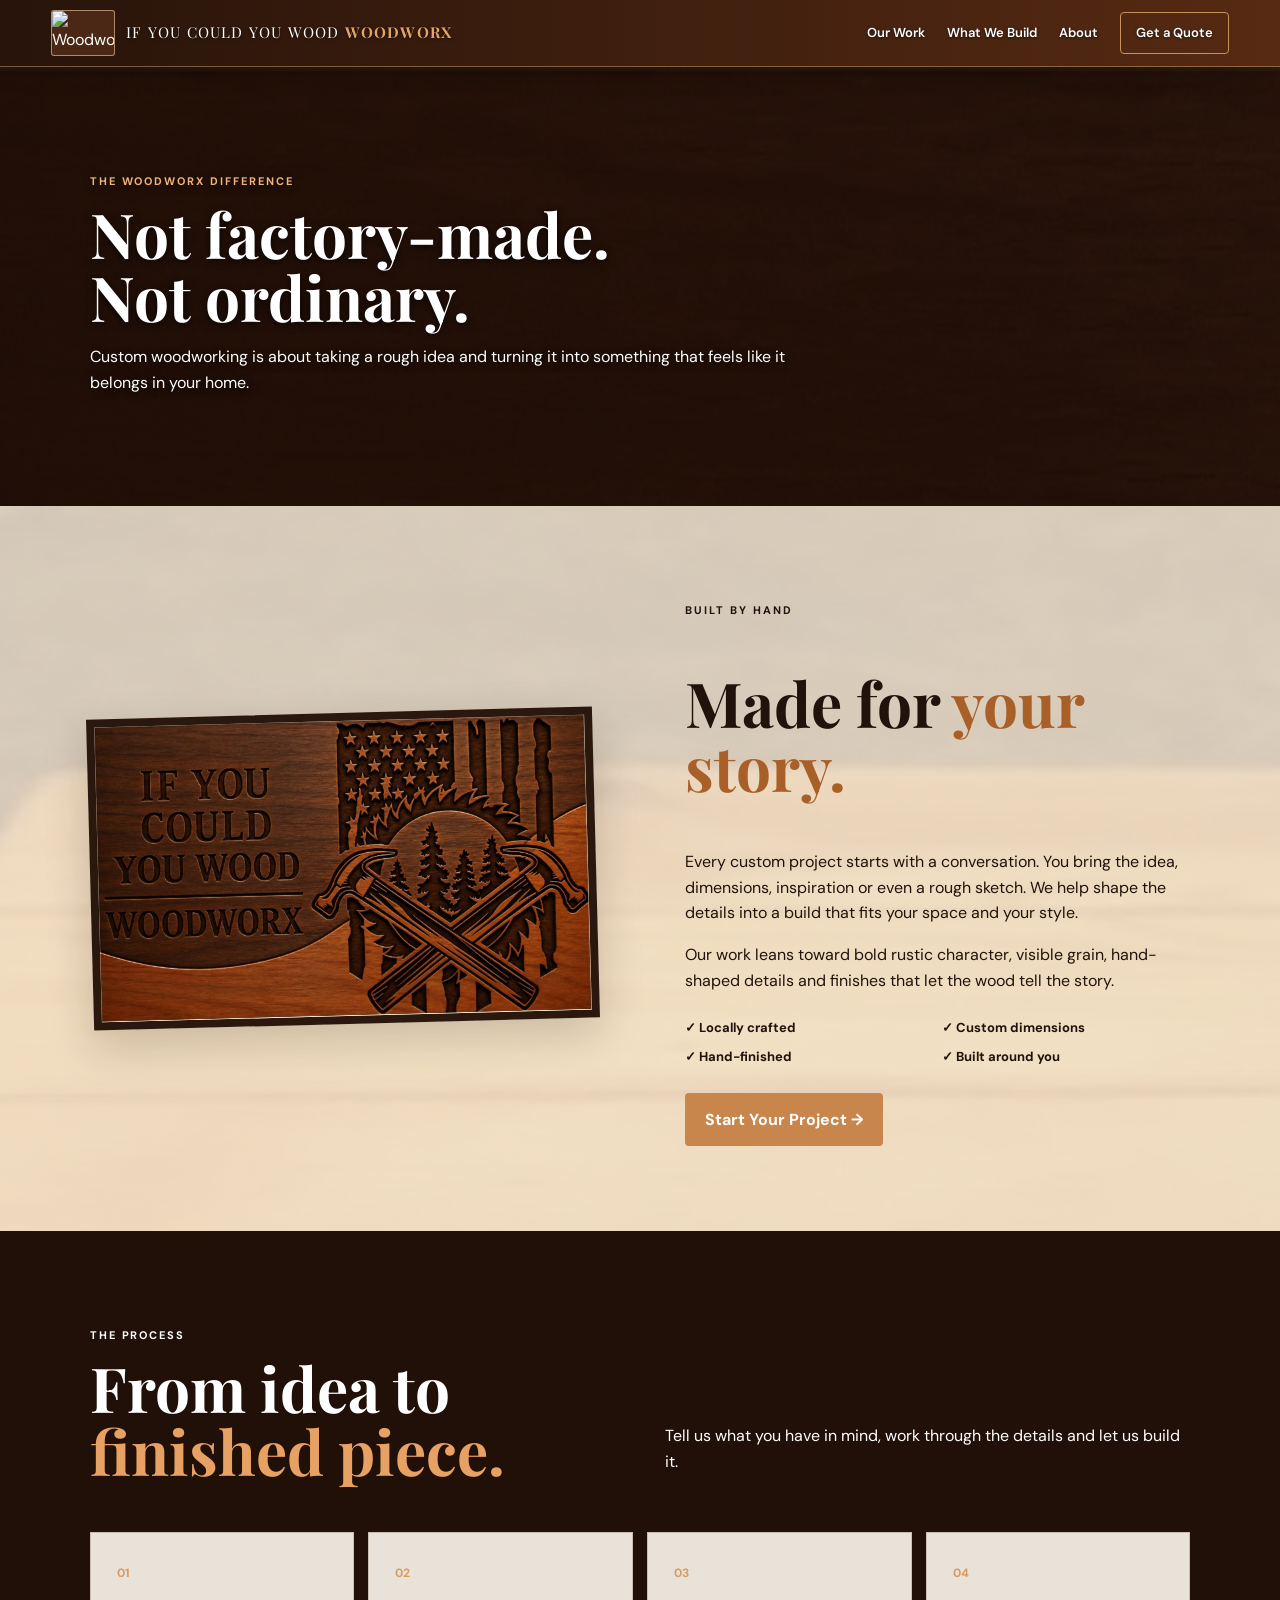
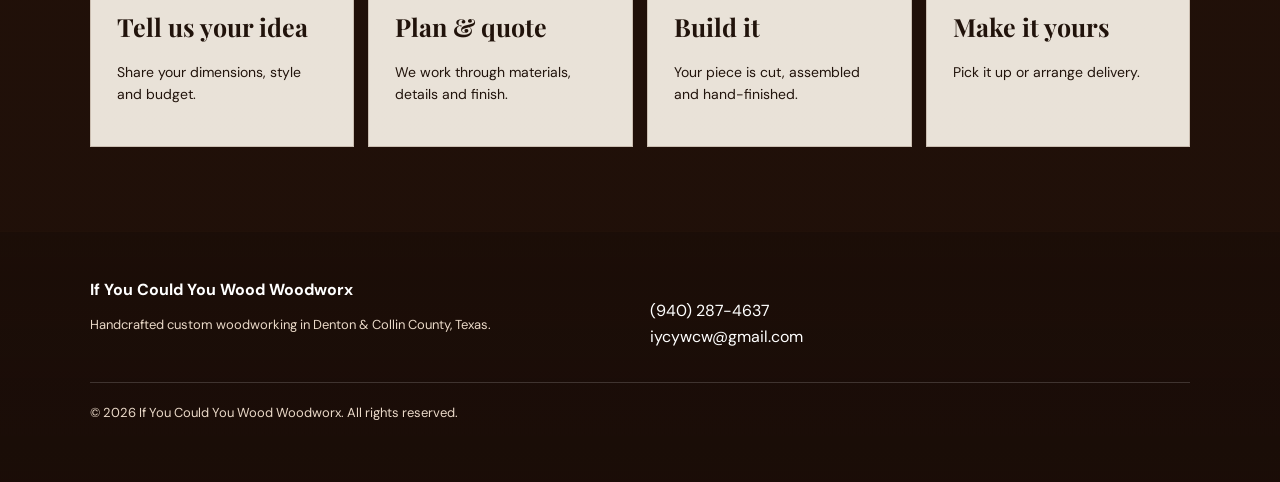
==== commit 6da46913: "Update Woodworx website design" ====
--- a/about.html
+++ b/about.html
@@ -1 +1 @@
-<!doctype html><html lang="en"><head><meta charset="utf-8"><meta name="viewport" content="width=device-width,initial-scale=1"><title>About | If You Could You Wood Woodworx</title><link rel="stylesheet" href="style.css"></head><body><header class="site-header"><a class="brand" href="index.html"><img src="images/photo-27.jpg" class="brand-logo" alt="Woodworx logo"><span class="brand-name">IF YOU COULD YOU WOOD <b>WOODWORX</b></span></a><button class="menu">☰</button><nav><a href="work.html">Our Work</a><a href="services.html">What We Build</a><a href="about.html">About</a><a class="nav-cta" href="quote.html">Get a Quote</a></nav></header><section class="page-hero"><p class="eyebrow">THE WOODWORX DIFFERENCE</p><h1>Not factory-made.<br><span>Not ordinary.</span></h1><p>Custom woodworking is about taking a rough idea and turning it into something that feels like it belongs in your home.</p></section><main class="split section wood-light"><div class="about-photo"><img src="images/photo-27.jpg" alt="If You Could You Wood Woodworx handcrafted sign"></div><div class="about-copy"><p class="eyebrow">BUILT BY HAND</p><h2>Made for <span>your story.</span></h2><p>Every custom project starts with a conversation. You bring the idea, dimensions, inspiration or even a rough sketch. We help shape the details into a build that fits your space and your style.</p><p>Our work leans toward bold rustic character, visible grain, hand-shaped details and finishes that let the wood tell the story.</p><div class="about-points"><span>✓ Locally crafted</span><span>✓ Custom dimensions</span><span>✓ Hand-finished</span><span>✓ Built around you</span></div><a class="button primary" href="quote.html">Start Your Project →</a></div></main><section class="section wood-dark"><div class="section-head light"><div><p class="eyebrow">THE PROCESS</p><h2>From idea to<br><span>finished piece.</span></h2></div><p>Tell us what you have in mind, work through the details and let us build it.</p></div><div class="steps"><div><strong>01</strong><h3>Tell us your idea</h3><p>Share your dimensions, style and budget.</p></div><div><strong>02</strong><h3>Plan &amp; quote</h3><p>We work through materials, details and finish.</p></div><div><strong>03</strong><h3>Build it</h3><p>Your piece is cut, assembled and hand-finished.</p></div><div><strong>04</strong><h3>Make it yours</h3><p>Pick it up or arrange delivery.</p></div></div></section><footer class="footer wood-dark"><div><strong>If You Could You Wood <b>Woodworx</b></strong><p>Handcrafted custom woodworking in Denton &amp; Collin County, Texas.</p></div><div><a href="tel:+19402874637">(940) 287-4637</a><br><a href="mailto:iycywcw@gmail.com">iycywcw@gmail.com</a></div><p class="copyright">© <span id="year"></span> If You Could You Wood Woodworx. All rights reserved.</p></footer><script src="script.js"></script></body></html>
+<!doctype html><html lang="en"><head><meta charset="utf-8"><meta name="viewport" content="width=device-width,initial-scale=1"><title>About | If You Could You Wood Woodworx</title><link rel="stylesheet" href="style.css"></head><body><header class="site-header"><a class="brand" href="index.html"><img src="images/woodworx-logo.jpg" class="brand-logo" alt="Woodworx logo"><span class="brand-name">IF YOU COULD YOU WOOD <b>WOODWORX</b></span></a><button class="menu">☰</button><nav><a href="work.html">Our Work</a><a href="services.html">What We Build</a><a href="about.html">About</a><a class="nav-cta" href="quote.html">Get a Quote</a></nav></header><section class="page-hero"><p class="eyebrow">THE WOODWORX DIFFERENCE</p><h1>Not factory-made.<br><span>Not ordinary.</span></h1><p>Custom woodworking is about taking a rough idea and turning it into something that feels like it belongs in your home.</p></section><main class="split section wood-light"><div class="about-photo"><img src="images/photo-27.jpg" alt="If You Could You Wood Woodworx handcrafted sign"></div><div class="about-copy"><p class="eyebrow">BUILT BY HAND</p><h2>Made for <span>your story.</span></h2><p>Every custom project starts with a conversation. You bring the idea, dimensions, inspiration or even a rough sketch. We help shape the details into a build that fits your space and your style.</p><p>Our work leans toward bold rustic character, visible grain, hand-shaped details and finishes that let the wood tell the story.</p><div class="about-points"><span>✓ Locally crafted</span><span>✓ Custom dimensions</span><span>✓ Hand-finished</span><span>✓ Built around you</span></div><a class="button primary" href="quote.html">Start Your Project →</a></div></main><section class="section wood-dark"><div class="section-head light"><div><p class="eyebrow">THE PROCESS</p><h2>From idea to<br><span>finished piece.</span></h2></div><p>Tell us what you have in mind, work through the details and let us build it.</p></div><div class="steps"><div><strong>01</strong><h3>Tell us your idea</h3><p>Share your dimensions, style and budget.</p></div><div><strong>02</strong><h3>Plan &amp; quote</h3><p>We work through materials, details and finish.</p></div><div><strong>03</strong><h3>Build it</h3><p>Your piece is cut, assembled and hand-finished.</p></div><div><strong>04</strong><h3>Make it yours</h3><p>Pick it up or arrange delivery.</p></div></div></section><footer class="footer wood-dark"><div><strong>If You Could You Wood <b>Woodworx</b></strong><p>Handcrafted custom woodworking in Denton &amp; Collin County, Texas.</p></div><div><a href="tel:+19402874637">(940) 287-4637</a><br><a href="mailto:iycywcw@gmail.com">iycywcw@gmail.com</a></div><p class="copyright">© <span id="year"></span> If You Could You Wood Woodworx. All rights reserved.</p></footer><script src="script.js"></script></body></html>
--- a/style.css
+++ b/style.css
@@ -19,3 +19,48 @@
 .work-card:after{content:'+';position:absolute;right:10px;top:10px;width:32px;height:32px;border-radius:50%;display:grid;place-items:center;background:rgba(27,16,10,.75);color:#fff;font-size:22px;line-height:1;opacity:0;transition:opacity .2s}
 .work-card:hover:after{opacity:1}
 @media(max-width:520px){.work-card img{height:320px}}
+
+/* v3 contrast and readability fixes */
+:root{--ink:#21130b;--cream:#f6ead8;--gold:#e0a062}
+body{color:var(--ink);background:var(--cream)}
+/* Make wood sections readable even if a background image is slow/missing. */
+.wood-light{color:#21130b;background-color:#f3dfc4;background-image:linear-gradient(rgba(246,234,216,.84),rgba(246,234,216,.84)),url('images/light-pine-texture.jpg');background-blend-mode:normal;background-attachment:scroll}
+.wood-reclaimed{color:#21130b;background-color:#ead0ad;background-image:linear-gradient(rgba(239,216,185,.88),rgba(239,216,185,.88)),url('images/reclaimed-wood-texture.jpg');background-blend-mode:normal;background-attachment:scroll}
+.wood-dark{color:#fff;background-color:#24130b;background-image:linear-gradient(rgba(31,15,8,.72),rgba(31,15,8,.78)),url('images/charred-wood-texture.jpg');background-blend-mode:normal;background-attachment:scroll}
+.wood-home{color:#fff;background-color:#32170b;background-image:linear-gradient(rgba(39,17,8,.70),rgba(39,17,8,.76)),url('images/logo-wood-texture.jpg');background-blend-mode:normal;background-attachment:scroll}
+/* Explicit text colors prevent inherited white text from disappearing on light sections. */
+.wood-light .section-head,.wood-light .section-head>p,.wood-light h2,.wood-light h3,.wood-light p,.wood-light .eyebrow,.wood-light .text-link{color:#21130b}
+.wood-reclaimed .section-head,.wood-reclaimed .section-head>p,.wood-reclaimed h2,.wood-reclaimed h3,.wood-reclaimed p,.wood-reclaimed .eyebrow{color:#21130b}
+.wood-light .section-head h2 span,.wood-reclaimed .section-head h2 span,.wood-light h2 span,.wood-reclaimed h2 span{color:#a85f28}
+.wood-dark .section-head,.wood-dark .section-head>p,.wood-dark h2,.wood-dark h3,.wood-dark p,.wood-dark .eyebrow{color:#fff}
+.wood-dark .section-head h2 span,.wood-dark h2 span{color:#e7a263}
+.page-hero{background-color:#2a150b;background-image:linear-gradient(rgba(34,15,7,.70),rgba(34,15,7,.78)),url('images/logo-wood-texture.jpg');background-blend-mode:normal}
+.page-hero h1,.page-hero p,.page-hero .eyebrow{color:#fff;text-shadow:0 2px 8px rgba(0,0,0,.75)}
+.page-hero .eyebrow{color:#f0b57a}
+.site-header,.footer{background-color:#211109}
+.site-header .brand-name, .site-header nav a{color:#fff;text-shadow:0 1px 3px rgba(0,0,0,.65)}
+.site-header nav a:hover{color:#f0b57a}
+.brand-logo{background:#4a2815}
+.hero:after{background:linear-gradient(90deg,rgba(20,9,4,.86),rgba(20,9,4,.55))}
+.hero-copy,.hero-copy .lead,.hero-copy .eyebrow{color:#fff;text-shadow:0 2px 7px rgba(0,0,0,.65)}
+.hero-kicker{color:#f2b073;text-shadow:0 2px 5px rgba(0,0,0,.7)}
+.hero h1 span{color:#f0a45f}
+.cards article{background:rgba(30,15,8,.90)}
+.cards article p{color:#f1dfce}
+.cards article a{color:#f0ad70}
+.steps>div{background:rgba(255,249,239,.90)}
+.steps h3,.steps p{color:#21130b}
+.service-box{background:rgba(255,249,239,.94);color:#21130b}
+.service-box h2,.service-box p{color:#21130b}
+.work-card div,.work-card h3,.work-card p{color:#21130b}
+.quote-panel,.quote-panel p,.quote-panel h2{color:#fff}
+.quote-panel h2 span{color:#f0a45f}
+.footer.wood-dark,.footer.wood-dark strong,.footer.wood-dark p,.footer.wood-dark a{color:#fff}
+.footer.wood-dark p{color:#ead9c8}
+/* Keep portfolio cards image-only; titles are used only for the enlarged viewer. */
+.work-card div{display:none}
+.work-card{background:#1e1009;border:1px solid rgba(60,35,18,.25)}
+.work-card img{display:block}
+.work-card:after{content:'+';opacity:1;background:rgba(27,16,10,.68)}
+@media(max-width:850px){.site-header{background-color:#211109}.brand-name{font-size:11px}.brand-logo{width:55px;height:40px}.section-head h2{color:inherit}.wood-dark{background-image:linear-gradient(rgba(31,15,8,.78),rgba(31,15,8,.84)),url('images/charred-wood-texture.jpg')}}
+@media(max-width:520px){.hero h1{font-size:46px}.section-head h2{font-size:43px}.wood-light,.wood-reclaimed{background-image:linear-gradient(rgba(246,234,216,.90),rgba(246,234,216,.90)),url('images/light-pine-texture.jpg')}}
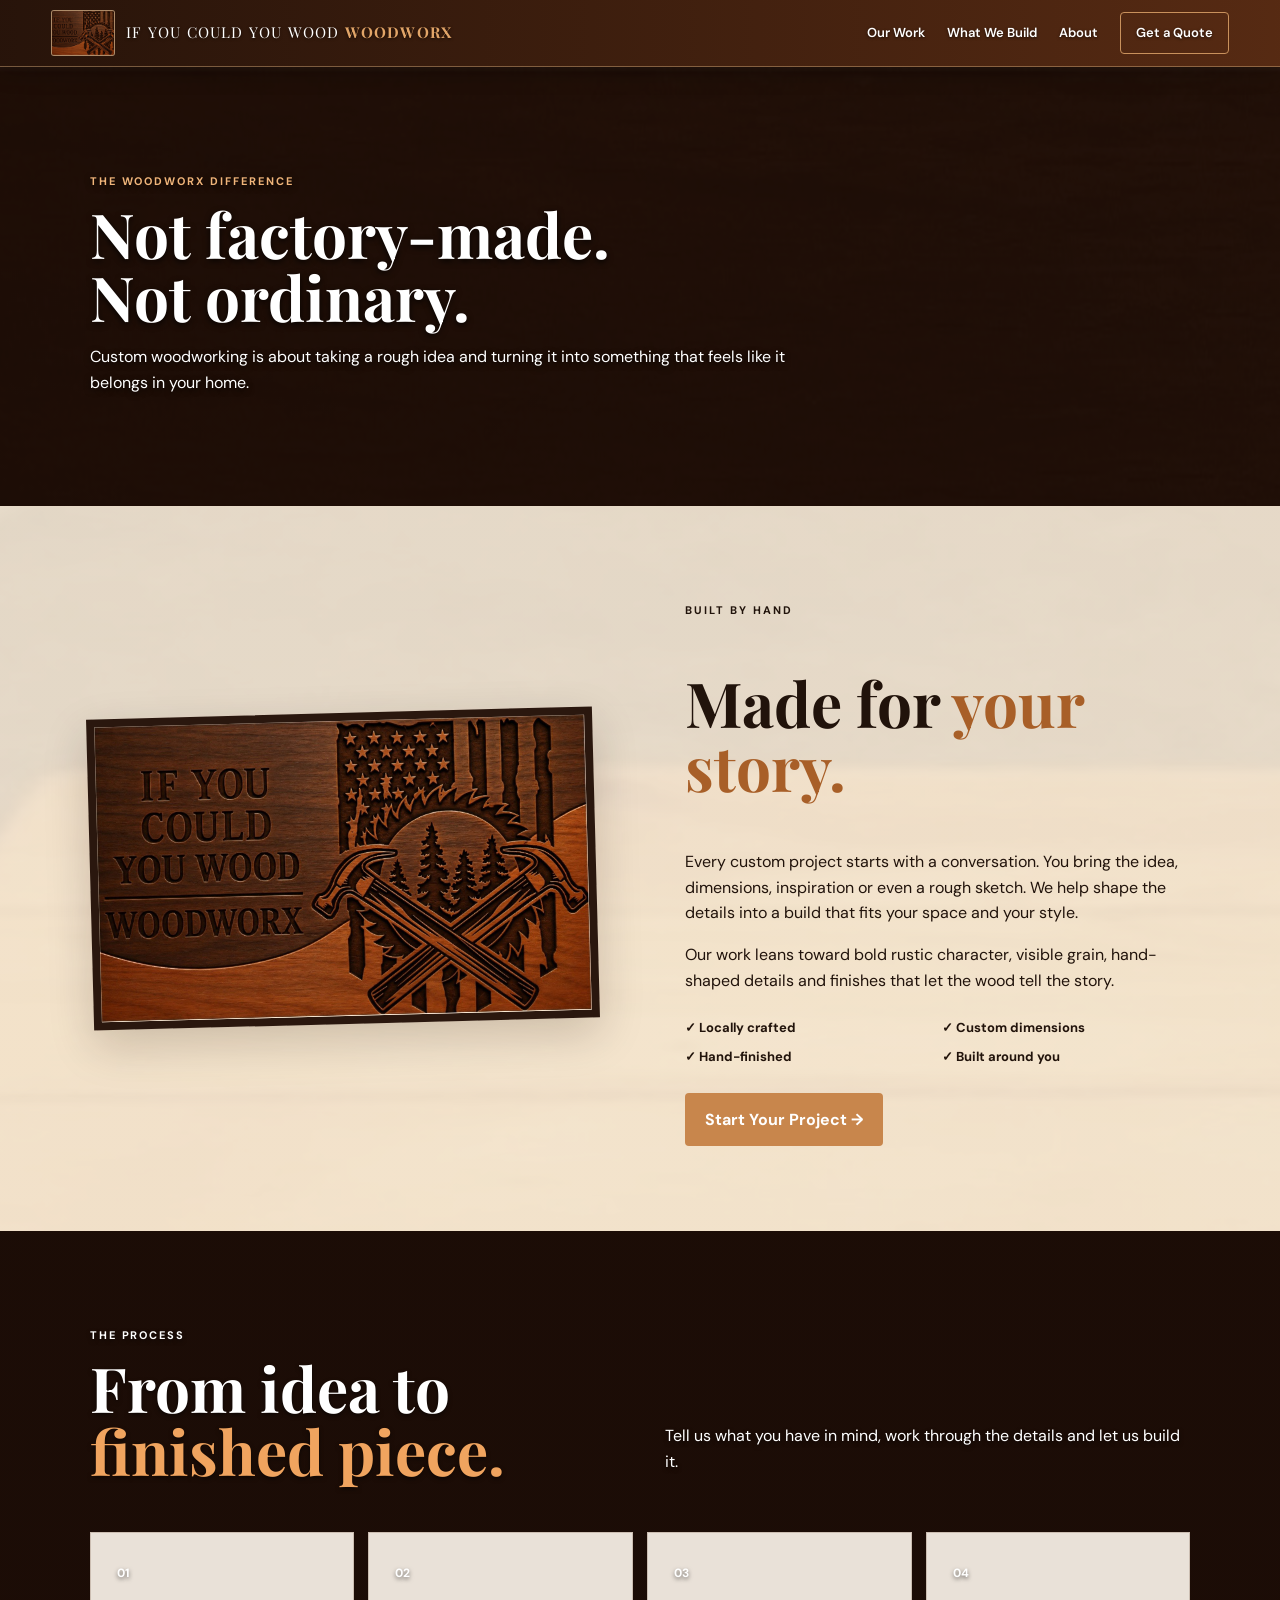
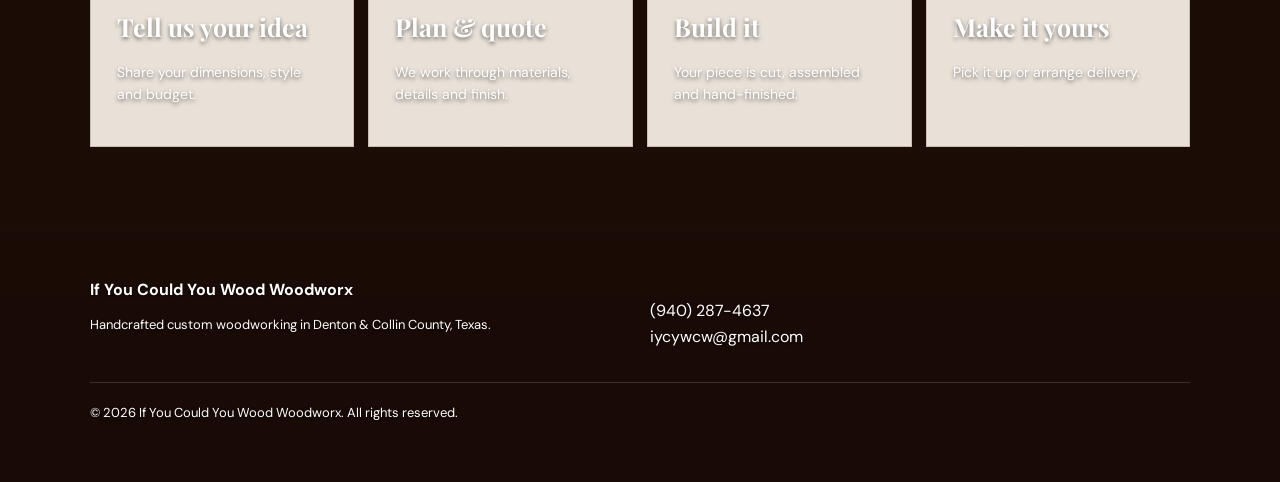
==== commit b2a03407: "Update Woodworx website design" ====
--- a/about.html
+++ b/about.html
@@ -1 +1 @@
-<!doctype html><html lang="en"><head><meta charset="utf-8"><meta name="viewport" content="width=device-width,initial-scale=1"><title>About | If You Could You Wood Woodworx</title><link rel="stylesheet" href="style.css"></head><body><header class="site-header"><a class="brand" href="index.html"><img src="images/woodworx-logo.jpg" class="brand-logo" alt="Woodworx logo"><span class="brand-name">IF YOU COULD YOU WOOD <b>WOODWORX</b></span></a><button class="menu">☰</button><nav><a href="work.html">Our Work</a><a href="services.html">What We Build</a><a href="about.html">About</a><a class="nav-cta" href="quote.html">Get a Quote</a></nav></header><section class="page-hero"><p class="eyebrow">THE WOODWORX DIFFERENCE</p><h1>Not factory-made.<br><span>Not ordinary.</span></h1><p>Custom woodworking is about taking a rough idea and turning it into something that feels like it belongs in your home.</p></section><main class="split section wood-light"><div class="about-photo"><img src="images/photo-27.jpg" alt="If You Could You Wood Woodworx handcrafted sign"></div><div class="about-copy"><p class="eyebrow">BUILT BY HAND</p><h2>Made for <span>your story.</span></h2><p>Every custom project starts with a conversation. You bring the idea, dimensions, inspiration or even a rough sketch. We help shape the details into a build that fits your space and your style.</p><p>Our work leans toward bold rustic character, visible grain, hand-shaped details and finishes that let the wood tell the story.</p><div class="about-points"><span>✓ Locally crafted</span><span>✓ Custom dimensions</span><span>✓ Hand-finished</span><span>✓ Built around you</span></div><a class="button primary" href="quote.html">Start Your Project →</a></div></main><section class="section wood-dark"><div class="section-head light"><div><p class="eyebrow">THE PROCESS</p><h2>From idea to<br><span>finished piece.</span></h2></div><p>Tell us what you have in mind, work through the details and let us build it.</p></div><div class="steps"><div><strong>01</strong><h3>Tell us your idea</h3><p>Share your dimensions, style and budget.</p></div><div><strong>02</strong><h3>Plan &amp; quote</h3><p>We work through materials, details and finish.</p></div><div><strong>03</strong><h3>Build it</h3><p>Your piece is cut, assembled and hand-finished.</p></div><div><strong>04</strong><h3>Make it yours</h3><p>Pick it up or arrange delivery.</p></div></div></section><footer class="footer wood-dark"><div><strong>If You Could You Wood <b>Woodworx</b></strong><p>Handcrafted custom woodworking in Denton &amp; Collin County, Texas.</p></div><div><a href="tel:+19402874637">(940) 287-4637</a><br><a href="mailto:iycywcw@gmail.com">iycywcw@gmail.com</a></div><p class="copyright">© <span id="year"></span> If You Could You Wood Woodworx. All rights reserved.</p></footer><script src="script.js"></script></body></html>
+<!doctype html><html lang="en"><head><meta charset="utf-8"><meta name="viewport" content="width=device-width,initial-scale=1"><title>About | If You Could You Wood Woodworx</title><link rel="stylesheet" href="style.css"></head><body><header class="site-header"><a class="brand" href="index.html"><img src="images/photo-27.jpg" class="brand-logo" alt="Woodworx logo"><span class="brand-name">IF YOU COULD YOU WOOD <b>WOODWORX</b></span></a><button class="menu">☰</button><nav><a href="work.html">Our Work</a><a href="services.html">What We Build</a><a href="about.html">About</a><a class="nav-cta" href="quote.html">Get a Quote</a></nav></header><section class="page-hero"><p class="eyebrow">THE WOODWORX DIFFERENCE</p><h1>Not factory-made.<br><span>Not ordinary.</span></h1><p>Custom woodworking is about taking a rough idea and turning it into something that feels like it belongs in your home.</p></section><main class="split section wood-light"><div class="about-photo"><img src="images/photo-27.jpg" alt="If You Could You Wood Woodworx handcrafted sign"></div><div class="about-copy"><p class="eyebrow">BUILT BY HAND</p><h2>Made for <span>your story.</span></h2><p>Every custom project starts with a conversation. You bring the idea, dimensions, inspiration or even a rough sketch. We help shape the details into a build that fits your space and your style.</p><p>Our work leans toward bold rustic character, visible grain, hand-shaped details and finishes that let the wood tell the story.</p><div class="about-points"><span>✓ Locally crafted</span><span>✓ Custom dimensions</span><span>✓ Hand-finished</span><span>✓ Built around you</span></div><a class="button primary" href="quote.html">Start Your Project →</a></div></main><section class="section wood-dark"><div class="section-head light"><div><p class="eyebrow">THE PROCESS</p><h2>From idea to<br><span>finished piece.</span></h2></div><p>Tell us what you have in mind, work through the details and let us build it.</p></div><div class="steps"><div><strong>01</strong><h3>Tell us your idea</h3><p>Share your dimensions, style and budget.</p></div><div><strong>02</strong><h3>Plan &amp; quote</h3><p>We work through materials, details and finish.</p></div><div><strong>03</strong><h3>Build it</h3><p>Your piece is cut, assembled and hand-finished.</p></div><div><strong>04</strong><h3>Make it yours</h3><p>Pick it up or arrange delivery.</p></div></div></section><footer class="footer wood-dark"><div><strong>If You Could You Wood <b>Woodworx</b></strong><p>Handcrafted custom woodworking in Denton &amp; Collin County, Texas.</p></div><div><a href="tel:+19402874637">(940) 287-4637</a><br><a href="mailto:iycywcw@gmail.com">iycywcw@gmail.com</a></div><p class="copyright">© <span id="year"></span> If You Could You Wood Woodworx. All rights reserved.</p></footer><script src="script.js"></script></body></html>
--- a/style.css
+++ b/style.css
@@ -64,3 +64,111 @@
 .work-card:after{content:'+';opacity:1;background:rgba(27,16,10,.68)}
 @media(max-width:850px){.site-header{background-color:#211109}.brand-name{font-size:11px}.brand-logo{width:55px;height:40px}.section-head h2{color:inherit}.wood-dark{background-image:linear-gradient(rgba(31,15,8,.78),rgba(31,15,8,.84)),url('images/charred-wood-texture.jpg')}}
 @media(max-width:520px){.hero h1{font-size:46px}.section-head h2{font-size:43px}.wood-light,.wood-reclaimed{background-image:linear-gradient(rgba(246,234,216,.90),rgba(246,234,216,.90)),url('images/light-pine-texture.jpg')}}
+
+/* v4 — hard contrast rules for reliable readability on every device */
+.wood-dark{
+  color:#fff !important;
+  background-color:#211109 !important;
+  background-image:linear-gradient(rgba(27,12,6,.88),rgba(27,12,6,.92)),url('images/charred-wood-texture.jpg') !important;
+  background-position:center !important;
+  background-size:cover !important;
+  background-attachment:scroll !important;
+}
+.wood-dark .section-head,
+.wood-dark .section-head > p,
+.wood-dark .eyebrow,
+.wood-dark h2,
+.wood-dark h3,
+.wood-dark p,
+.wood-dark strong,
+.wood-dark span{
+  color:#fff !important;
+  text-shadow:0 2px 4px rgba(0,0,0,.55) !important;
+}
+.wood-dark h2 span,
+.wood-dark h1 span{
+  color:#f0a45f !important;
+}
+.wood-dark .cards article{
+  background:rgba(28,13,7,.96) !important;
+}
+.wood-dark .cards article > span,
+.wood-dark .cards article a{
+  color:#f0ad70 !important;
+}
+.wood-dark .cards article p{
+  color:#f6e5d5 !important;
+}
+.wood-light,
+.wood-reclaimed{
+  color:#21130b !important;
+  background-color:#ead6b9 !important;
+  background-image:linear-gradient(rgba(246,234,216,.91),rgba(246,234,216,.91)),url('images/light-pine-texture.jpg') !important;
+  background-position:center !important;
+  background-size:cover !important;
+  background-attachment:scroll !important;
+}
+.wood-light .section-head,
+.wood-light .section-head > p,
+.wood-light .eyebrow,
+.wood-light h2,
+.wood-light h3,
+.wood-light p,
+.wood-light strong,
+.wood-light span,
+.wood-reclaimed .section-head,
+.wood-reclaimed .section-head > p,
+.wood-reclaimed .eyebrow,
+.wood-reclaimed h2,
+.wood-reclaimed h3,
+.wood-reclaimed p,
+.wood-reclaimed strong,
+.wood-reclaimed span{
+  color:#21130b !important;
+  text-shadow:none !important;
+}
+.wood-light h2 span,
+.wood-reclaimed h2 span{
+  color:#a85f28 !important;
+}
+.wood-light .steps > div,
+.wood-reclaimed .steps > div,
+.wood-light .service-box,
+.wood-reclaimed .service-box{
+  background:rgba(255,250,242,.97) !important;
+}
+.wood-light .steps h3,
+.wood-light .steps p,
+.wood-reclaimed .steps h3,
+.wood-reclaimed .steps p,
+.wood-light .service-box h2,
+.wood-light .service-box p,
+.wood-reclaimed .service-box h2,
+.wood-reclaimed .service-box p{
+  color:#21130b !important;
+}
+.page-hero{
+  color:#fff !important;
+  background-color:#241108 !important;
+  background-image:linear-gradient(rgba(28,12,5,.82),rgba(28,12,5,.88)),url('images/logo-wood-texture.jpg') !important;
+  background-size:cover !important;
+  background-position:center !important;
+}
+.page-hero h1,.page-hero p,.page-hero .eyebrow{
+  color:#fff !important;
+  text-shadow:0 2px 6px rgba(0,0,0,.8) !important;
+}
+.page-hero .eyebrow{color:#f0b57a !important}
+.footer.wood-dark{
+  color:#fff !important;
+  background:#211109 !important;
+  background-image:linear-gradient(rgba(25,10,5,.9),rgba(25,10,5,.94)),url('images/charred-wood-texture.jpg') !important;
+}
+.footer.wood-dark strong,.footer.wood-dark p,.footer.wood-dark a,.footer.wood-dark .copyright{
+  color:#fff !important;
+  text-shadow:0 1px 3px rgba(0,0,0,.6) !important;
+}
+@media(max-width:520px){
+  .wood-dark{background-image:linear-gradient(rgba(27,12,6,.91),rgba(27,12,6,.95)),url('images/charred-wood-texture.jpg') !important}
+  .wood-light,.wood-reclaimed{background-image:linear-gradient(rgba(246,234,216,.94),rgba(246,234,216,.94)),url('images/light-pine-texture.jpg') !important}
+}
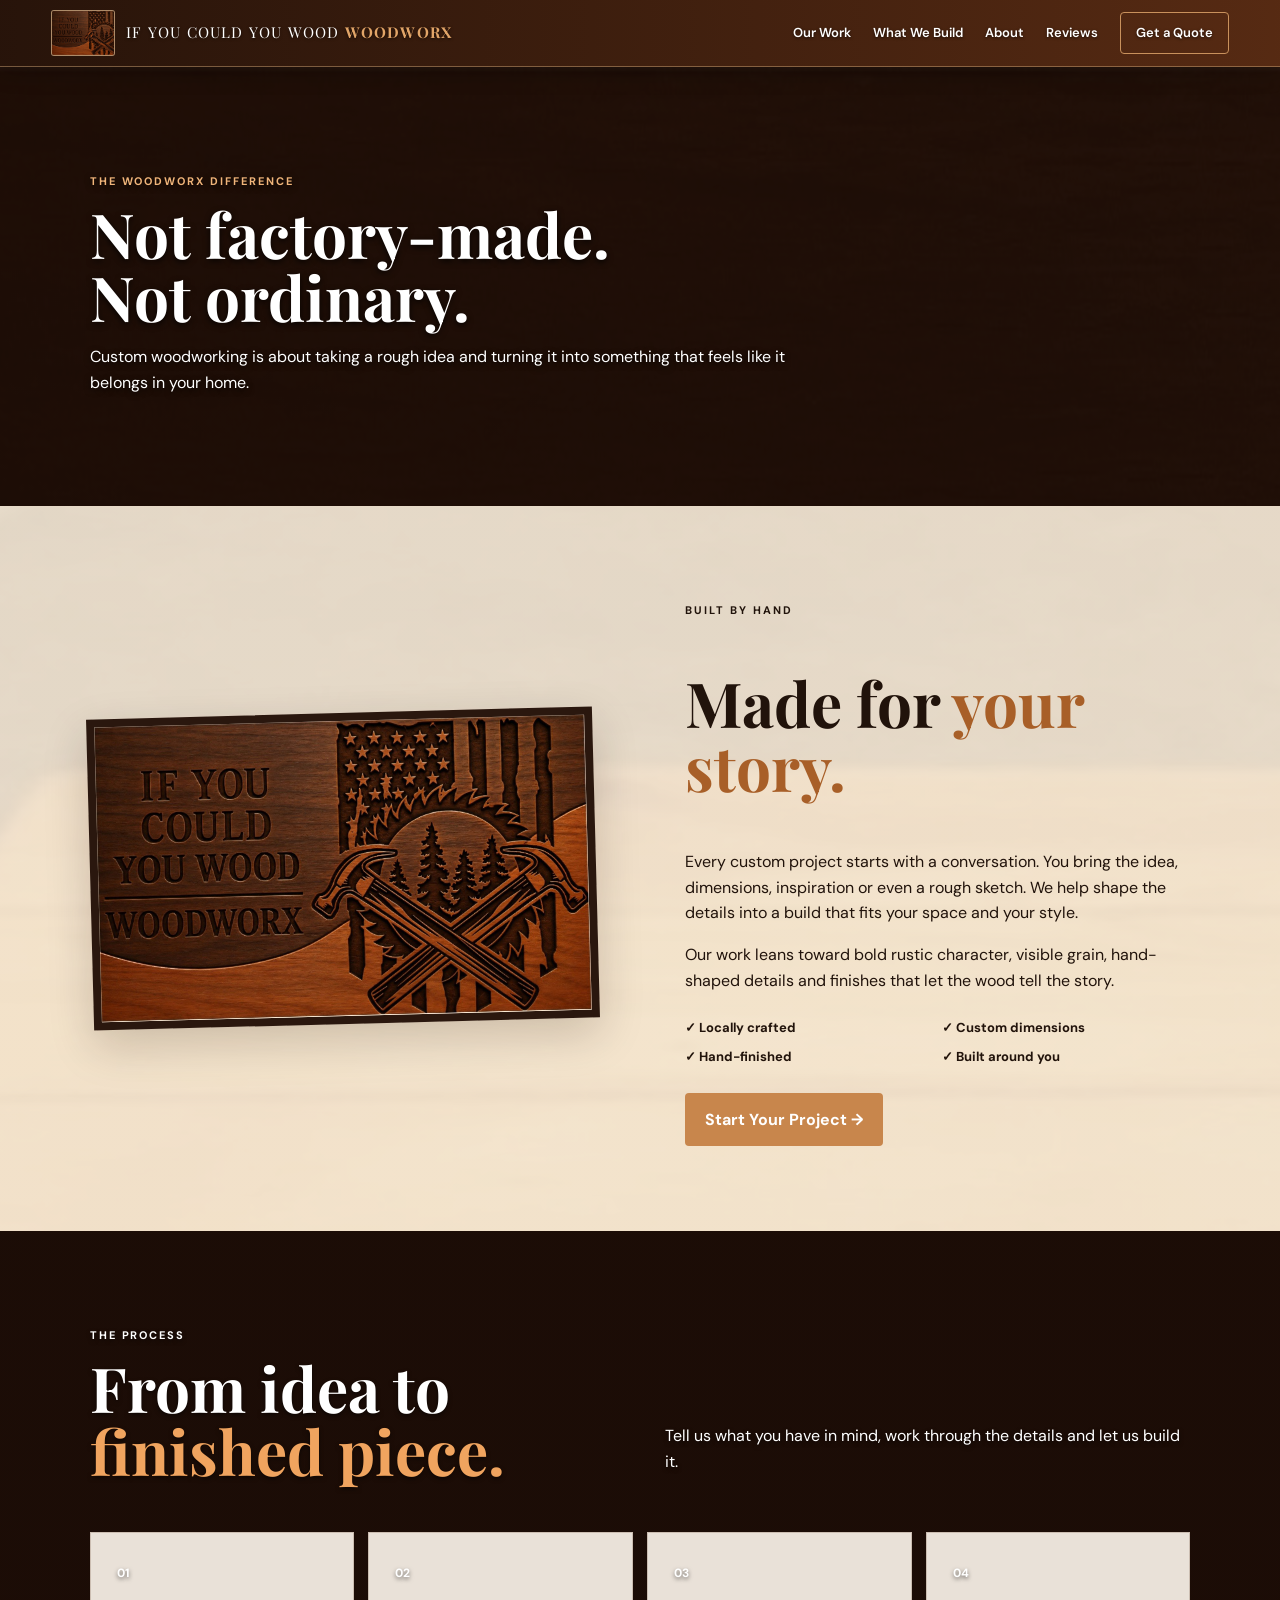
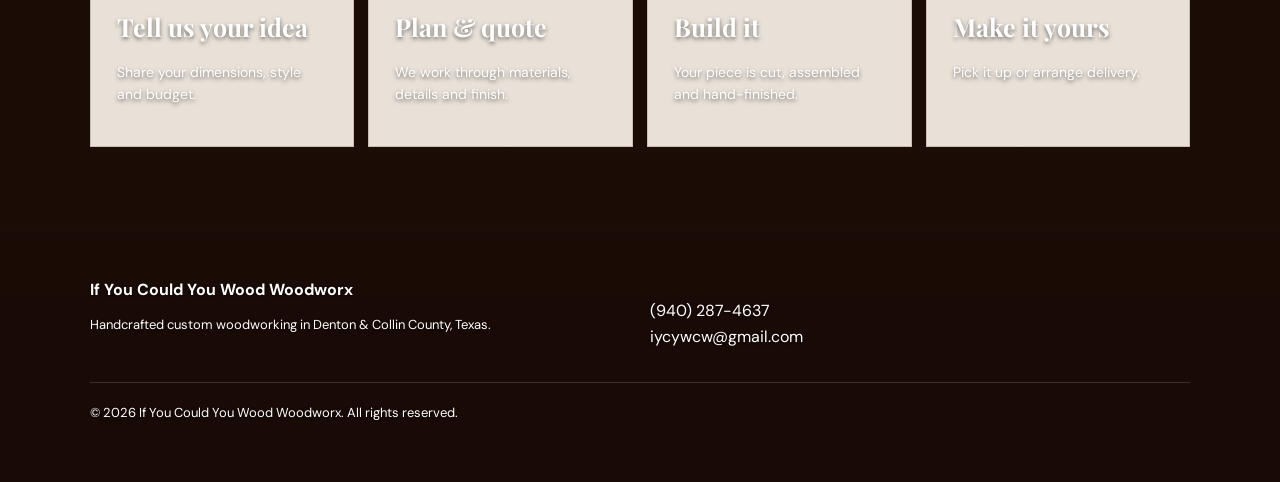
==== commit b1e8021b: "Update Woodworx website design" ====
--- a/about.html
+++ b/about.html
@@ -1 +1 @@
-<!doctype html><html lang="en"><head><meta charset="utf-8"><meta name="viewport" content="width=device-width,initial-scale=1"><title>About | If You Could You Wood Woodworx</title><link rel="stylesheet" href="style.css"></head><body><header class="site-header"><a class="brand" href="index.html"><img src="images/photo-27.jpg" class="brand-logo" alt="Woodworx logo"><span class="brand-name">IF YOU COULD YOU WOOD <b>WOODWORX</b></span></a><button class="menu">☰</button><nav><a href="work.html">Our Work</a><a href="services.html">What We Build</a><a href="about.html">About</a><a class="nav-cta" href="quote.html">Get a Quote</a></nav></header><section class="page-hero"><p class="eyebrow">THE WOODWORX DIFFERENCE</p><h1>Not factory-made.<br><span>Not ordinary.</span></h1><p>Custom woodworking is about taking a rough idea and turning it into something that feels like it belongs in your home.</p></section><main class="split section wood-light"><div class="about-photo"><img src="images/photo-27.jpg" alt="If You Could You Wood Woodworx handcrafted sign"></div><div class="about-copy"><p class="eyebrow">BUILT BY HAND</p><h2>Made for <span>your story.</span></h2><p>Every custom project starts with a conversation. You bring the idea, dimensions, inspiration or even a rough sketch. We help shape the details into a build that fits your space and your style.</p><p>Our work leans toward bold rustic character, visible grain, hand-shaped details and finishes that let the wood tell the story.</p><div class="about-points"><span>✓ Locally crafted</span><span>✓ Custom dimensions</span><span>✓ Hand-finished</span><span>✓ Built around you</span></div><a class="button primary" href="quote.html">Start Your Project →</a></div></main><section class="section wood-dark"><div class="section-head light"><div><p class="eyebrow">THE PROCESS</p><h2>From idea to<br><span>finished piece.</span></h2></div><p>Tell us what you have in mind, work through the details and let us build it.</p></div><div class="steps"><div><strong>01</strong><h3>Tell us your idea</h3><p>Share your dimensions, style and budget.</p></div><div><strong>02</strong><h3>Plan &amp; quote</h3><p>We work through materials, details and finish.</p></div><div><strong>03</strong><h3>Build it</h3><p>Your piece is cut, assembled and hand-finished.</p></div><div><strong>04</strong><h3>Make it yours</h3><p>Pick it up or arrange delivery.</p></div></div></section><footer class="footer wood-dark"><div><strong>If You Could You Wood <b>Woodworx</b></strong><p>Handcrafted custom woodworking in Denton &amp; Collin County, Texas.</p></div><div><a href="tel:+19402874637">(940) 287-4637</a><br><a href="mailto:iycywcw@gmail.com">iycywcw@gmail.com</a></div><p class="copyright">© <span id="year"></span> If You Could You Wood Woodworx. All rights reserved.</p></footer><script src="script.js"></script></body></html>
+<!doctype html><html lang="en"><head><meta charset="utf-8"><meta name="viewport" content="width=device-width,initial-scale=1"><title>About | If You Could You Wood Woodworx</title><link rel="stylesheet" href="style.css"></head><body><header class="site-header"><a class="brand" href="index.html"><img src="images/photo-27.jpg" class="brand-logo" alt="Woodworx logo"><span class="brand-name">IF YOU COULD YOU WOOD <b>WOODWORX</b></span></a><button class="menu">☰</button><nav><a href="work.html">Our Work</a><a href="services.html">What We Build</a><a href="about.html">About</a><a href="reviews.html">Reviews</a><a class="nav-cta" href="quote.html">Get a Quote</a></nav></header><section class="page-hero"><p class="eyebrow">THE WOODWORX DIFFERENCE</p><h1>Not factory-made.<br><span>Not ordinary.</span></h1><p>Custom woodworking is about taking a rough idea and turning it into something that feels like it belongs in your home.</p></section><main class="split section wood-light"><div class="about-photo"><img src="images/photo-27.jpg" alt="If You Could You Wood Woodworx handcrafted sign"></div><div class="about-copy"><p class="eyebrow">BUILT BY HAND</p><h2>Made for <span>your story.</span></h2><p>Every custom project starts with a conversation. You bring the idea, dimensions, inspiration or even a rough sketch. We help shape the details into a build that fits your space and your style.</p><p>Our work leans toward bold rustic character, visible grain, hand-shaped details and finishes that let the wood tell the story.</p><div class="about-points"><span>✓ Locally crafted</span><span>✓ Custom dimensions</span><span>✓ Hand-finished</span><span>✓ Built around you</span></div><a class="button primary" href="quote.html">Start Your Project →</a></div></main><section class="section wood-dark"><div class="section-head light"><div><p class="eyebrow">THE PROCESS</p><h2>From idea to<br><span>finished piece.</span></h2></div><p>Tell us what you have in mind, work through the details and let us build it.</p></div><div class="steps"><div><strong>01</strong><h3>Tell us your idea</h3><p>Share your dimensions, style and budget.</p></div><div><strong>02</strong><h3>Plan &amp; quote</h3><p>We work through materials, details and finish.</p></div><div><strong>03</strong><h3>Build it</h3><p>Your piece is cut, assembled and hand-finished.</p></div><div><strong>04</strong><h3>Make it yours</h3><p>Pick it up or arrange delivery.</p></div></div></section><footer class="footer wood-dark"><div><strong>If You Could You Wood <b>Woodworx</b></strong><p>Handcrafted custom woodworking in Denton &amp; Collin County, Texas.</p></div><div><a href="tel:+19402874637">(940) 287-4637</a><br><a href="mailto:iycywcw@gmail.com">iycywcw@gmail.com</a></div><p class="copyright">© <span id="year"></span> If You Could You Wood Woodworx. All rights reserved.</p></footer><script src="script.js"></script></body></html>
--- a/style.css
+++ b/style.css
@@ -1,6 +1,6 @@
 @import url('https://fonts.googleapis.com/css2?family=DM+Sans:wght@400;500;600;700&family=Playfair+Display:wght@500;600;700;800&display=swap');
 :root{--ink:#24160f;--cream:#f4eadb;--tan:#d7b58e;--gold:#c88749;--dark:#1b100b;--line:rgba(255,255,255,.16);--shadow:0 16px 45px rgba(25,12,5,.18)}
-*{box-sizing:border-box}html{scroll-behavior:smooth}body{margin:0;color:var(--ink);background:var(--cream);font-family:'DM Sans',sans-serif;line-height:1.6}a{color:inherit;text-decoration:none}img{max-width:100%;display:block}button,input,textarea{font:inherit}.site-header{position:sticky;top:0;z-index:50;display:flex;align-items:center;justify-content:space-between;gap:24px;padding:10px 4vw;background:linear-gradient(90deg,rgba(39,20,10,.98),rgba(87,43,19,.98));border-bottom:1px solid rgba(216,173,124,.45);box-shadow:0 6px 22px rgba(0,0,0,.2)}.brand{display:flex;align-items:center;gap:11px;color:#fff;min-width:0}.brand-logo{width:64px;height:46px;object-fit:cover;border:1px solid rgba(255,220,175,.55);border-radius:3px}.brand-name{font-family:'Playfair Display',serif;font-size:15px;line-height:1.05;letter-spacing:.08em;white-space:nowrap}.brand-name b{color:#e2a568}nav{display:flex;align-items:center;gap:22px;color:#fff;font-weight:600;font-size:13px}nav a:hover{color:#e4ad76}.nav-cta{border:1px solid #c9915c;border-radius:4px;padding:10px 15px}.menu{display:none;background:none;border:0;color:#fff;font-size:26px}.hero{min-height:650px;position:relative;display:grid;grid-template-columns:1.1fr .9fr;align-items:center;gap:5vw;padding:80px 7vw;background:url('images/logo-wood-texture.jpg') center/cover}.hero:after{content:'';position:absolute;inset:0;background:linear-gradient(90deg,rgba(27,13,7,.8),rgba(27,13,7,.42));pointer-events:none}.hero>*{position:relative;z-index:1}.hero-copy{color:#fff;max-width:680px}.eyebrow,.hero-kicker{font-size:11px;letter-spacing:.18em;font-weight:700;text-transform:uppercase}.hero-kicker{color:#e1a66e;margin-bottom:18px}.hero h1{font-family:'Playfair Display',serif;font-size:clamp(48px,7vw,86px);line-height:.98;margin:0 0 24px}.hero h1 span,h2 span{color:#d99a5c}.lead{font-size:18px;max-width:640px;color:#f6e9da}.hero-buttons{display:flex;gap:12px;flex-wrap:wrap;margin:30px 0}.button{display:inline-block;padding:13px 19px;border-radius:4px;font-weight:700;border:1px solid transparent;cursor:pointer}.button.primary{background:#c8864c;color:#fff}.button.primary:hover{background:#db9c60}.button.glass{border-color:rgba(255,255,255,.45);color:#fff;background:rgba(255,255,255,.07)}.button.secondary{background:var(--ink);color:#fff}.hero-stamp{display:flex;align-items:center;gap:10px}.hero-stamp strong{font-family:'Playfair Display';font-size:28px;color:#e1a66e}.hero-stamp span{font-size:12px;color:#f0dfcf}.hero-brand-board{justify-self:end;width:min(100%,520px);transform:rotate(2deg);box-shadow:var(--shadow)}.hero-brand-board img{border:8px solid #2a170e}.wood-strip{display:grid;grid-template-columns:repeat(4,1fr);background:#26140c;color:#fff;border-top:1px solid #9b663e;border-bottom:1px solid #9b663e}.wood-strip div{padding:22px 25px;border-right:1px solid var(--line)}.wood-strip strong{display:block;color:#d7985b;font-size:12px}.wood-strip span{font-weight:600;font-size:13px}.section{padding:85px 7vw}.section-head{display:grid;grid-template-columns:1fr 1fr;gap:50px;align-items:end;margin-bottom:42px}.section-head h2,.page-hero h1{font-family:'Playfair Display',serif;font-size:clamp(38px,5vw,62px);line-height:1.02;margin:8px 0}.section-head>p{max-width:540px}.light{color:#fff}.wood-light{background:url('images/light-pine-texture.jpg') center/cover fixed}.wood-dark{color:#fff;background:url('images/charred-wood-texture.jpg') center/cover fixed}.wood-reclaimed{background:url('images/reclaimed-wood-texture.jpg') center/cover fixed}.gallery{display:grid;grid-template-columns:repeat(4,1fr);gap:14px}.gallery figure{margin:0;position:relative;overflow:hidden;min-height:260px;background:#2a190f;box-shadow:0 8px 20px rgba(31,15,6,.14);cursor:pointer}.gallery figure.feature{grid-column:span 2;grid-row:span 2}.gallery img{width:100%;height:100%;object-fit:cover;transition:transform .4s}.gallery figure:hover img{transform:scale(1.04)}.gallery figcaption{position:absolute;left:0;right:0;bottom:0;padding:34px 15px 14px;color:#fff;background:linear-gradient(transparent,rgba(0,0,0,.78))}.gallery figcaption b,.gallery figcaption small{display:block}.gallery figcaption b{font-family:'Playfair Display';font-size:18px}.gallery figcaption small{font-size:11px}.portfolio-more{text-align:center;margin-top:32px}.cards{display:grid;grid-template-columns:repeat(4,1fr);gap:1px;background:rgba(255,255,255,.16)}.cards article{padding:30px 24px;min-height:260px;background:rgba(25,13,8,.78);border:1px solid rgba(255,255,255,.05)}.cards article>span,.steps strong{color:#d99a5c;font-size:12px;font-weight:700}.cards h3,.steps h3{font-family:'Playfair Display';font-size:25px;margin:22px 0 10px}.cards p,.steps p{color:#dbc9b9;font-size:14px}.cards a{color:#e1a66e;font-weight:700;font-size:13px}.steps{display:grid;grid-template-columns:repeat(4,1fr);gap:14px}.steps>div{padding:26px;background:rgba(255,255,255,.5);border:1px solid rgba(80,45,24,.2)}.split{display:grid;grid-template-columns:1fr 1fr;gap:7vw;align-items:center}.about-photo{box-shadow:var(--shadow);transform:rotate(-1.5deg)}.about-photo img{border:8px solid #2a170e}.about-copy h2{font-family:'Playfair Display';font-size:clamp(38px,5vw,62px);line-height:1.02}.about-points{display:grid;grid-template-columns:1fr 1fr;gap:8px;margin:25px 0;font-weight:700;font-size:13px}.text-link{font-weight:800;color:#9b5d2b}.quote{display:grid;grid-template-columns:1fr 1fr;gap:50px;color:#fff}.quote-panel h2{font-family:'Playfair Display';font-size:clamp(40px,5vw,62px);line-height:1.02}.contact-chips{display:flex;flex-wrap:wrap;gap:10px}.contact-chips a{border:1px solid rgba(255,255,255,.25);padding:10px 13px;border-radius:4px}.quote form{background:rgba(30,15,8,.78);padding:26px;border:1px solid rgba(255,255,255,.16)}label{display:block;font-size:12px;font-weight:700;margin-bottom:16px}input,textarea{width:100%;margin-top:7px;padding:12px;border:1px solid #6d4830;background:#26150d;color:#fff;border-radius:3px}textarea{min-height:140px;resize:vertical}form small{display:block;margin-top:12px;color:#d6c3b1}.footer{padding:45px 7vw;display:grid;grid-template-columns:1fr 1fr;gap:20px;align-items:end;color:#fff}.footer p{color:#cdbbab;font-size:13px}.copyright{grid-column:1/-1;border-top:1px solid var(--line);padding-top:20px}.page-hero{padding:95px 7vw;color:#fff;background:url('images/logo-wood-texture.jpg') center/cover;position:relative}.page-hero:after{content:'';position:absolute;inset:0;background:rgba(28,13,7,.62)}.page-hero>*{position:relative;z-index:1}.page-hero p{max-width:700px}.work-gallery{display:grid;grid-template-columns:repeat(4,1fr);gap:15px}.work-card{background:#fff;border:1px solid rgba(61,33,16,.15);box-shadow:0 8px 24px rgba(40,20,7,.12);cursor:pointer}.work-card img{width:100%;height:240px;object-fit:cover}.work-card div{padding:13px}.work-card h3{font-family:'Playfair Display';margin:0 0 3px;font-size:19px}.work-card p{margin:0;font-size:12px;color:#745d4b}.filters{display:flex;gap:8px;flex-wrap:wrap;margin:0 0 28px}.filter{border:1px solid #8d6446;background:transparent;padding:9px 13px;border-radius:3px;cursor:pointer}.filter.active,.filter:hover{background:#2b170d;color:#fff}.service-grid{display:grid;grid-template-columns:repeat(2,1fr);gap:18px}.service-box{padding:35px;background:rgba(255,255,255,.65);border:1px solid rgba(73,42,21,.2)}.service-box h2{font-family:'Playfair Display';margin-top:0}.service-box a{color:#9a5a2b;font-weight:700}.quote-page{max-width:900px;margin:auto}.modal{position:fixed;inset:0;background:rgba(0,0,0,.9);z-index:100;display:none;align-items:center;justify-content:center;padding:25px}.modal.open{display:flex}.modal img{max-height:90vh;max-width:92vw;object-fit:contain}.modal-close{position:absolute;top:15px;right:20px;background:none;border:0;color:#fff;font-size:40px;cursor:pointer}.modal-caption{position:absolute;bottom:18px;left:20px;right:20px;text-align:center;color:#fff;font-weight:700}.back-top{position:fixed;right:16px;bottom:16px;background:#2a170d;color:#fff;padding:10px 13px;border-radius:4px;z-index:40;display:none}.back-top.show{display:block}@media(max-width:850px){.site-header{padding:8px 4vw}.brand-name{font-size:11px}.brand-logo{width:55px;height:40px}nav{display:none;position:absolute;top:100%;left:0;right:0;background:#24130b;flex-direction:column;align-items:stretch;padding:10px 5vw;gap:0}nav.open{display:flex}nav a{padding:13px 0;border-bottom:1px solid var(--line)}.menu{display:block}.hero{grid-template-columns:1fr;padding:70px 7vw}.hero-brand-board{justify-self:center;max-width:430px}.section-head,.split,.quote{grid-template-columns:1fr;gap:20px}.gallery{grid-template-columns:repeat(2,1fr)}.gallery figure.feature{grid-column:span 2}.cards,.steps,.work-gallery{grid-template-columns:repeat(2,1fr)}.wood-strip{grid-template-columns:repeat(2,1fr)}.footer{grid-template-columns:1fr}}@media(max-width:520px){.hero{min-height:auto}.hero h1{font-size:48px}.gallery,.cards,.steps,.work-gallery,.service-grid{grid-template-columns:1fr}.gallery figure.feature{grid-column:span 1;grid-row:span 1}.gallery figure{min-height:250px}.wood-strip{grid-template-columns:1fr}.wood-strip div{border-right:0;border-bottom:1px solid var(--line)}.work-card img{height:280px}.section{padding:65px 5vw}}
+*{box-sizing:border-box}html{scroll-behavior:smooth}body{margin:0;color:var(--ink);background:var(--cream);font-family:'DM Sans',sans-serif;line-height:1.6}a{color:inherit;text-decoration:none}img{max-width:100%;display:block}button,input,textarea{font:inherit}.site-header{position:sticky;top:0;z-index:50;display:flex;align-items:center;justify-content:space-between;gap:24px;padding:10px 4vw;background:linear-gradient(90deg,rgba(39,20,10,.98),rgba(87,43,19,.98));border-bottom:1px solid rgba(216,173,124,.45);box-shadow:0 6px 22px rgba(0,0,0,.2)}.brand{display:flex;align-items:center;gap:11px;color:#fff;min-width:0}.brand-logo{width:64px;height:46px;object-fit:cover;object-position:left center;border:1px solid rgba(255,220,175,.55);border-radius:3px}.brand-name{font-family:'Playfair Display',serif;font-size:15px;line-height:1.05;letter-spacing:.08em;white-space:nowrap}.brand-name b{color:#e2a568}nav{display:flex;align-items:center;gap:22px;color:#fff;font-weight:600;font-size:13px}nav a:hover{color:#e4ad76}.nav-cta{border:1px solid #c9915c;border-radius:4px;padding:10px 15px}.menu{display:none;background:none;border:0;color:#fff;font-size:26px}.hero{min-height:650px;position:relative;display:grid;grid-template-columns:1.1fr .9fr;align-items:center;gap:5vw;padding:80px 7vw;background:url('images/logo-wood-texture.jpg') center/cover}.hero:after{content:'';position:absolute;inset:0;background:linear-gradient(90deg,rgba(27,13,7,.8),rgba(27,13,7,.42));pointer-events:none}.hero>*{position:relative;z-index:1}.hero-copy{color:#fff;max-width:680px}.eyebrow,.hero-kicker{font-size:11px;letter-spacing:.18em;font-weight:700;text-transform:uppercase}.hero-kicker{color:#e1a66e;margin-bottom:18px}.hero h1{font-family:'Playfair Display',serif;font-size:clamp(48px,7vw,86px);line-height:.98;margin:0 0 24px}.hero h1 span,h2 span{color:#d99a5c}.lead{font-size:18px;max-width:640px;color:#f6e9da}.hero-buttons{display:flex;gap:12px;flex-wrap:wrap;margin:30px 0}.button{display:inline-block;padding:13px 19px;border-radius:4px;font-weight:700;border:1px solid transparent;cursor:pointer}.button.primary{background:#c8864c;color:#fff}.button.primary:hover{background:#db9c60}.button.glass{border-color:rgba(255,255,255,.45);color:#fff;background:rgba(255,255,255,.07)}.button.secondary{background:var(--ink);color:#fff}.hero-stamp{display:flex;align-items:center;gap:10px}.hero-stamp strong{font-family:'Playfair Display';font-size:28px;color:#e1a66e}.hero-stamp span{font-size:12px;color:#f0dfcf}.hero-brand-board{justify-self:end;width:min(100%,520px);transform:rotate(2deg);box-shadow:var(--shadow)}.hero-brand-board img{border:8px solid #2a170e}.wood-strip{display:grid;grid-template-columns:repeat(4,1fr);background:#26140c;color:#fff;border-top:1px solid #9b663e;border-bottom:1px solid #9b663e}.wood-strip div{padding:22px 25px;border-right:1px solid var(--line)}.wood-strip strong{display:block;color:#d7985b;font-size:12px}.wood-strip span{font-weight:600;font-size:13px}.section{padding:85px 7vw}.section-head{display:grid;grid-template-columns:1fr 1fr;gap:50px;align-items:end;margin-bottom:42px}.section-head h2,.page-hero h1{font-family:'Playfair Display',serif;font-size:clamp(38px,5vw,62px);line-height:1.02;margin:8px 0}.section-head>p{max-width:540px}.light{color:#fff}.wood-light{background:url('images/light-pine-texture.jpg') center/cover fixed}.wood-dark{color:#fff;background:url('images/charred-wood-texture.jpg') center/cover fixed}.wood-reclaimed{background:url('images/reclaimed-wood-texture.jpg') center/cover fixed}.gallery{display:grid;grid-template-columns:repeat(4,1fr);gap:14px}.gallery figure{margin:0;position:relative;overflow:hidden;min-height:260px;background:#2a190f;box-shadow:0 8px 20px rgba(31,15,6,.14);cursor:pointer}.gallery figure.feature{grid-column:span 2;grid-row:span 2}.gallery img{width:100%;height:100%;object-fit:cover;transition:transform .4s}.gallery figure:hover img{transform:scale(1.04)}.gallery figcaption{position:absolute;left:0;right:0;bottom:0;padding:34px 15px 14px;color:#fff;background:linear-gradient(transparent,rgba(0,0,0,.78))}.gallery figcaption b,.gallery figcaption small{display:block}.gallery figcaption b{font-family:'Playfair Display';font-size:18px}.gallery figcaption small{font-size:11px}.portfolio-more{text-align:center;margin-top:32px}.cards{display:grid;grid-template-columns:repeat(4,1fr);gap:1px;background:rgba(255,255,255,.16)}.cards article{padding:30px 24px;min-height:260px;background:rgba(25,13,8,.78);border:1px solid rgba(255,255,255,.05)}.cards article>span,.steps strong{color:#d99a5c;font-size:12px;font-weight:700}.cards h3,.steps h3{font-family:'Playfair Display';font-size:25px;margin:22px 0 10px}.cards p,.steps p{color:#dbc9b9;font-size:14px}.cards a{color:#e1a66e;font-weight:700;font-size:13px}.steps{display:grid;grid-template-columns:repeat(4,1fr);gap:14px}.steps>div{padding:26px;background:rgba(255,255,255,.5);border:1px solid rgba(80,45,24,.2)}.split{display:grid;grid-template-columns:1fr 1fr;gap:7vw;align-items:center}.about-photo{box-shadow:var(--shadow);transform:rotate(-1.5deg)}.about-photo img{border:8px solid #2a170e}.about-copy h2{font-family:'Playfair Display';font-size:clamp(38px,5vw,62px);line-height:1.02}.about-points{display:grid;grid-template-columns:1fr 1fr;gap:8px;margin:25px 0;font-weight:700;font-size:13px}.text-link{font-weight:800;color:#9b5d2b}.quote{display:grid;grid-template-columns:1fr 1fr;gap:50px;color:#fff}.quote-panel h2{font-family:'Playfair Display';font-size:clamp(40px,5vw,62px);line-height:1.02}.contact-chips{display:flex;flex-wrap:wrap;gap:10px}.contact-chips a{border:1px solid rgba(255,255,255,.25);padding:10px 13px;border-radius:4px}.quote form{background:rgba(30,15,8,.78);padding:26px;border:1px solid rgba(255,255,255,.16)}label{display:block;font-size:12px;font-weight:700;margin-bottom:16px}input,textarea{width:100%;margin-top:7px;padding:12px;border:1px solid #6d4830;background:#26150d;color:#fff;border-radius:3px}textarea{min-height:140px;resize:vertical}form small{display:block;margin-top:12px;color:#d6c3b1}.footer{padding:45px 7vw;display:grid;grid-template-columns:1fr 1fr;gap:20px;align-items:end;color:#fff}.footer p{color:#cdbbab;font-size:13px}.copyright{grid-column:1/-1;border-top:1px solid var(--line);padding-top:20px}.page-hero{padding:95px 7vw;color:#fff;background:url('images/logo-wood-texture.jpg') center/cover;position:relative}.page-hero:after{content:'';position:absolute;inset:0;background:rgba(28,13,7,.62)}.page-hero>*{position:relative;z-index:1}.page-hero p{max-width:700px}.work-gallery{display:grid;grid-template-columns:repeat(4,1fr);gap:15px}.work-card{background:#fff;border:1px solid rgba(61,33,16,.15);box-shadow:0 8px 24px rgba(40,20,7,.12);cursor:pointer}.work-card img{width:100%;height:240px;object-fit:cover}.work-card div{padding:13px}.work-card h3{font-family:'Playfair Display';margin:0 0 3px;font-size:19px}.work-card p{margin:0;font-size:12px;color:#745d4b}.filters{display:flex;gap:8px;flex-wrap:wrap;margin:0 0 28px}.filter{border:1px solid #8d6446;background:transparent;padding:9px 13px;border-radius:3px;cursor:pointer}.filter.active,.filter:hover{background:#2b170d;color:#fff}.service-grid{display:grid;grid-template-columns:repeat(2,1fr);gap:18px}.service-box{padding:35px;background:rgba(255,255,255,.65);border:1px solid rgba(73,42,21,.2)}.service-box h2{font-family:'Playfair Display';margin-top:0}.service-box a{color:#9a5a2b;font-weight:700}.quote-page{max-width:900px;margin:auto}.modal{position:fixed;inset:0;background:rgba(0,0,0,.9);z-index:100;display:none;align-items:center;justify-content:center;padding:25px}.modal.open{display:flex}.modal img{max-height:90vh;max-width:92vw;object-fit:contain}.modal-close{position:absolute;top:15px;right:20px;background:none;border:0;color:#fff;font-size:40px;cursor:pointer}.modal-caption{position:absolute;bottom:18px;left:20px;right:20px;text-align:center;color:#fff;font-weight:700}.back-top{position:fixed;right:16px;bottom:16px;background:#2a170d;color:#fff;padding:10px 13px;border-radius:4px;z-index:40;display:none}.back-top.show{display:block}@media(max-width:850px){.site-header{padding:8px 4vw}.brand-name{font-size:11px}.brand-logo{width:55px;height:40px}nav{display:none;position:absolute;top:100%;left:0;right:0;background:#24130b;flex-direction:column;align-items:stretch;padding:10px 5vw;gap:0}nav.open{display:flex}nav a{padding:13px 0;border-bottom:1px solid var(--line)}.menu{display:block}.hero{grid-template-columns:1fr;padding:70px 7vw}.hero-brand-board{justify-self:center;max-width:430px}.section-head,.split,.quote{grid-template-columns:1fr;gap:20px}.gallery{grid-template-columns:repeat(2,1fr)}.gallery figure.feature{grid-column:span 2}.cards,.steps,.work-gallery{grid-template-columns:repeat(2,1fr)}.wood-strip{grid-template-columns:repeat(2,1fr)}.footer{grid-template-columns:1fr}}@media(max-width:520px){.hero{min-height:auto}.hero h1{font-size:48px}.gallery,.cards,.steps,.work-gallery,.service-grid{grid-template-columns:1fr}.gallery figure.feature{grid-column:span 1;grid-row:span 1}.gallery figure{min-height:250px}.wood-strip{grid-template-columns:1fr}.wood-strip div{border-right:0;border-bottom:1px solid var(--line)}.work-card img{height:280px}.section{padding:65px 5vw}}
 
 /* Visibility and portfolio refinements */
 body{color:#24160f}
@@ -40,7 +40,7 @@
 .site-header,.footer{background-color:#211109}
 .site-header .brand-name, .site-header nav a{color:#fff;text-shadow:0 1px 3px rgba(0,0,0,.65)}
 .site-header nav a:hover{color:#f0b57a}
-.brand-logo{background:#4a2815}
+.brand-logo{background:#4a2815;object-position:left center}
 .hero:after{background:linear-gradient(90deg,rgba(20,9,4,.86),rgba(20,9,4,.55))}
 .hero-copy,.hero-copy .lead,.hero-copy .eyebrow{color:#fff;text-shadow:0 2px 7px rgba(0,0,0,.65)}
 .hero-kicker{color:#f2b073;text-shadow:0 2px 5px rgba(0,0,0,.7)}
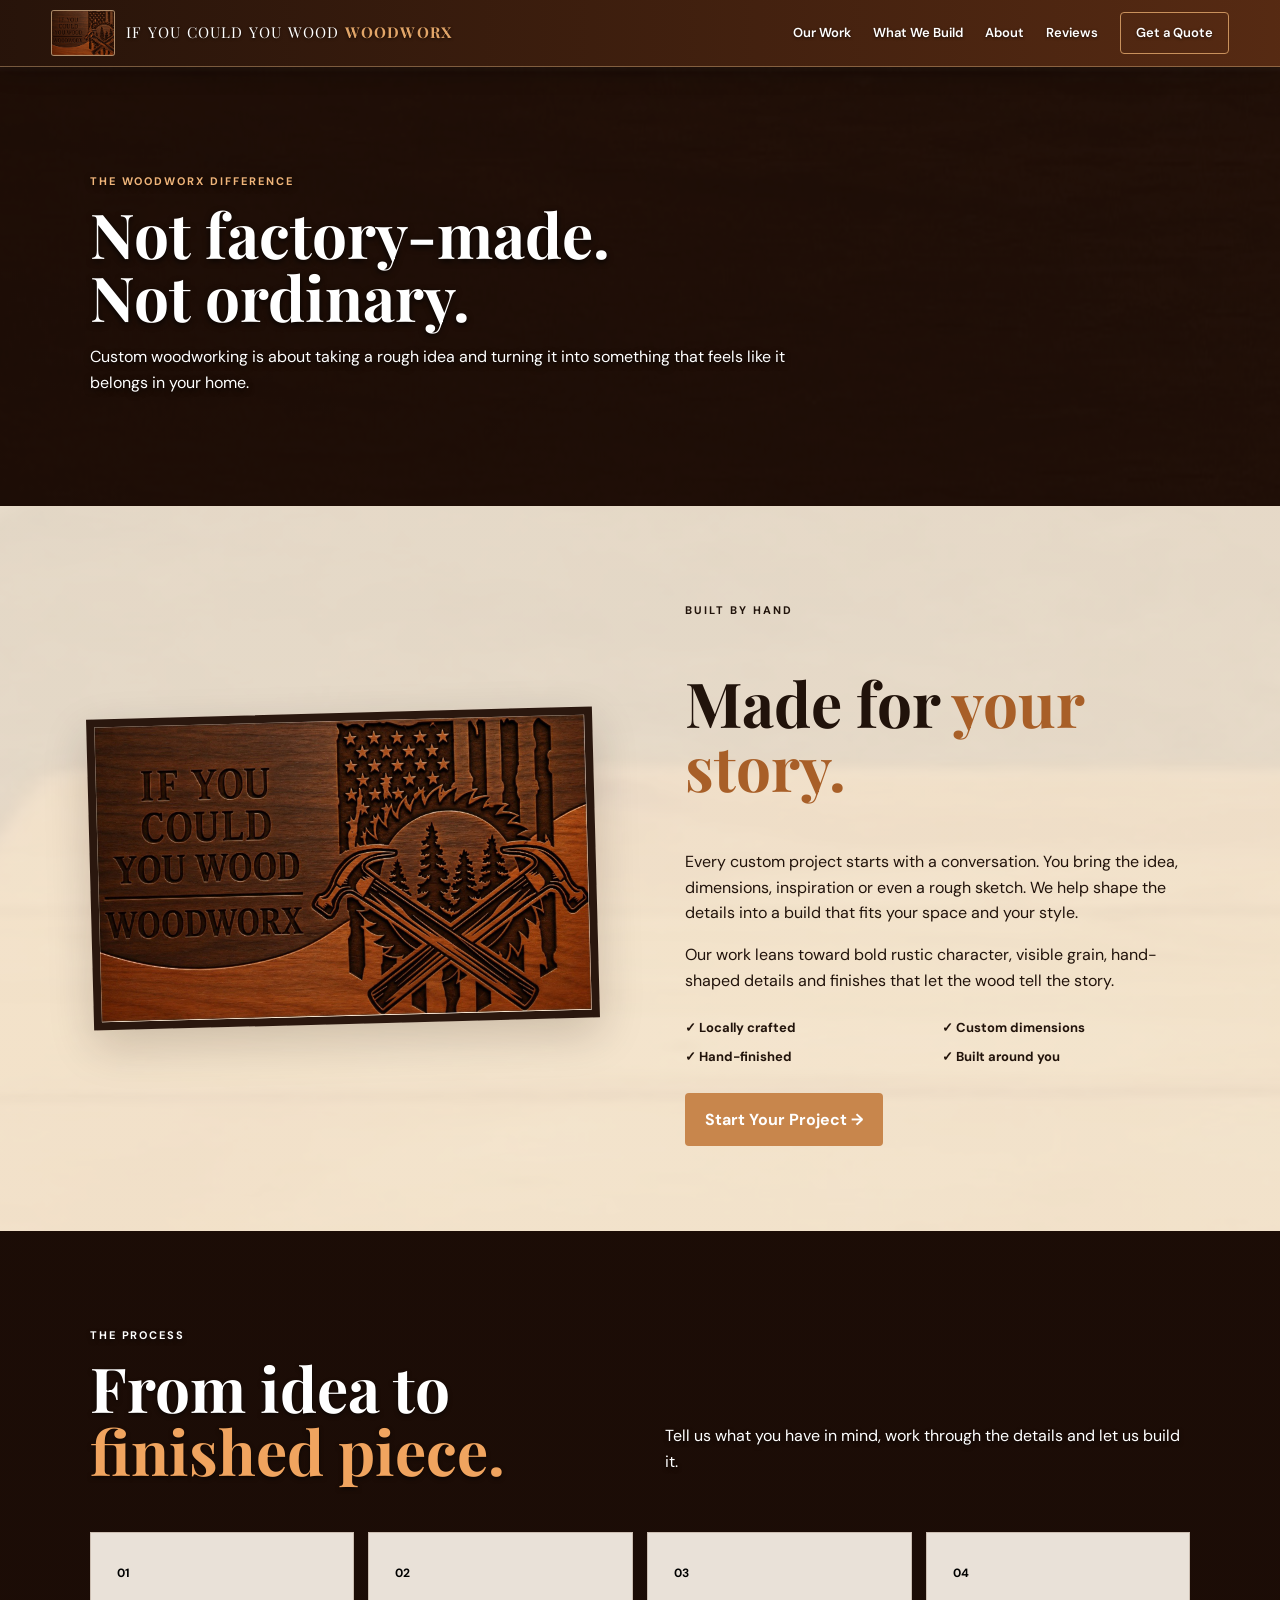
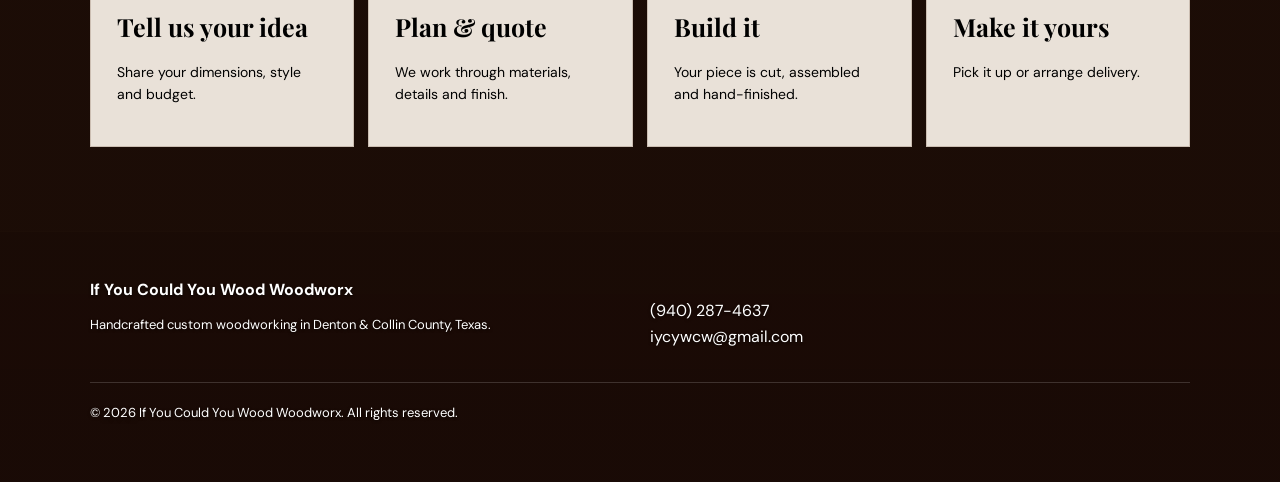
==== commit 0bdfd36a: "Add files via upload" ====
--- a/about.html
+++ b/about.html
@@ -1 +1,12 @@
-<!doctype html><html lang="en"><head><meta charset="utf-8"><meta name="viewport" content="width=device-width,initial-scale=1"><title>About | If You Could You Wood Woodworx</title><link rel="stylesheet" href="style.css"></head><body><header class="site-header"><a class="brand" href="index.html"><img src="images/photo-27.jpg" class="brand-logo" alt="Woodworx logo"><span class="brand-name">IF YOU COULD YOU WOOD <b>WOODWORX</b></span></a><button class="menu">☰</button><nav><a href="work.html">Our Work</a><a href="services.html">What We Build</a><a href="about.html">About</a><a href="reviews.html">Reviews</a><a class="nav-cta" href="quote.html">Get a Quote</a></nav></header><section class="page-hero"><p class="eyebrow">THE WOODWORX DIFFERENCE</p><h1>Not factory-made.<br><span>Not ordinary.</span></h1><p>Custom woodworking is about taking a rough idea and turning it into something that feels like it belongs in your home.</p></section><main class="split section wood-light"><div class="about-photo"><img src="images/photo-27.jpg" alt="If You Could You Wood Woodworx handcrafted sign"></div><div class="about-copy"><p class="eyebrow">BUILT BY HAND</p><h2>Made for <span>your story.</span></h2><p>Every custom project starts with a conversation. You bring the idea, dimensions, inspiration or even a rough sketch. We help shape the details into a build that fits your space and your style.</p><p>Our work leans toward bold rustic character, visible grain, hand-shaped details and finishes that let the wood tell the story.</p><div class="about-points"><span>✓ Locally crafted</span><span>✓ Custom dimensions</span><span>✓ Hand-finished</span><span>✓ Built around you</span></div><a class="button primary" href="quote.html">Start Your Project →</a></div></main><section class="section wood-dark"><div class="section-head light"><div><p class="eyebrow">THE PROCESS</p><h2>From idea to<br><span>finished piece.</span></h2></div><p>Tell us what you have in mind, work through the details and let us build it.</p></div><div class="steps"><div><strong>01</strong><h3>Tell us your idea</h3><p>Share your dimensions, style and budget.</p></div><div><strong>02</strong><h3>Plan &amp; quote</h3><p>We work through materials, details and finish.</p></div><div><strong>03</strong><h3>Build it</h3><p>Your piece is cut, assembled and hand-finished.</p></div><div><strong>04</strong><h3>Make it yours</h3><p>Pick it up or arrange delivery.</p></div></div></section><footer class="footer wood-dark"><div><strong>If You Could You Wood <b>Woodworx</b></strong><p>Handcrafted custom woodworking in Denton &amp; Collin County, Texas.</p></div><div><a href="tel:+19402874637">(940) 287-4637</a><br><a href="mailto:iycywcw@gmail.com">iycywcw@gmail.com</a></div><p class="copyright">© <span id="year"></span> If You Could You Wood Woodworx. All rights reserved.</p></footer><script src="script.js"></script></body></html>
+<!doctype html><html lang="en"><head><meta charset="utf-8"><meta name="viewport" content="width=device-width,initial-scale=1"><title>About | If You Could You Wood Woodworx</title><link rel="stylesheet" href="style.css">
+<style id="about-process-card-text-fix">
+/* About page process cards: force readable black text */
+.steps > div h3,
+.steps > div p,
+.steps > div strong {
+  color: #000000 !important;
+  text-shadow: none !important;
+}
+</style>
+
+</head><body><header class="site-header"><a class="brand" href="index.html"><img src="images/photo-27.jpg" class="brand-logo" alt="Woodworx logo"><span class="brand-name">IF YOU COULD YOU WOOD <b>WOODWORX</b></span></a><button class="menu">☰</button><nav><a href="work.html">Our Work</a><a href="services.html">What We Build</a><a href="about.html">About</a><a href="reviews.html">Reviews</a><a class="nav-cta" href="quote.html">Get a Quote</a></nav></header><section class="page-hero"><p class="eyebrow">THE WOODWORX DIFFERENCE</p><h1>Not factory-made.<br><span>Not ordinary.</span></h1><p>Custom woodworking is about taking a rough idea and turning it into something that feels like it belongs in your home.</p></section><main class="split section wood-light"><div class="about-photo"><img src="images/photo-27.jpg" alt="If You Could You Wood Woodworx handcrafted sign"></div><div class="about-copy"><p class="eyebrow">BUILT BY HAND</p><h2>Made for <span>your story.</span></h2><p>Every custom project starts with a conversation. You bring the idea, dimensions, inspiration or even a rough sketch. We help shape the details into a build that fits your space and your style.</p><p>Our work leans toward bold rustic character, visible grain, hand-shaped details and finishes that let the wood tell the story.</p><div class="about-points"><span>✓ Locally crafted</span><span>✓ Custom dimensions</span><span>✓ Hand-finished</span><span>✓ Built around you</span></div><a class="button primary" href="quote.html">Start Your Project →</a></div></main><section class="section wood-dark"><div class="section-head light"><div><p class="eyebrow">THE PROCESS</p><h2>From idea to<br><span>finished piece.</span></h2></div><p>Tell us what you have in mind, work through the details and let us build it.</p></div><div class="steps"><div><strong>01</strong><h3>Tell us your idea</h3><p>Share your dimensions, style and budget.</p></div><div><strong>02</strong><h3>Plan &amp; quote</h3><p>We work through materials, details and finish.</p></div><div><strong>03</strong><h3>Build it</h3><p>Your piece is cut, assembled and hand-finished.</p></div><div><strong>04</strong><h3>Make it yours</h3><p>Pick it up or arrange delivery.</p></div></div></section><footer class="footer wood-dark"><div><strong>If You Could You Wood <b>Woodworx</b></strong><p>Handcrafted custom woodworking in Denton &amp; Collin County, Texas.</p></div><div><a href="tel:+19402874637">(940) 287-4637</a><br><a href="mailto:iycywcw@gmail.com">iycywcw@gmail.com</a></div><p class="copyright">© <span id="year"></span> If You Could You Wood Woodworx. All rights reserved.</p></footer><script src="script.js"></script></body></html>
